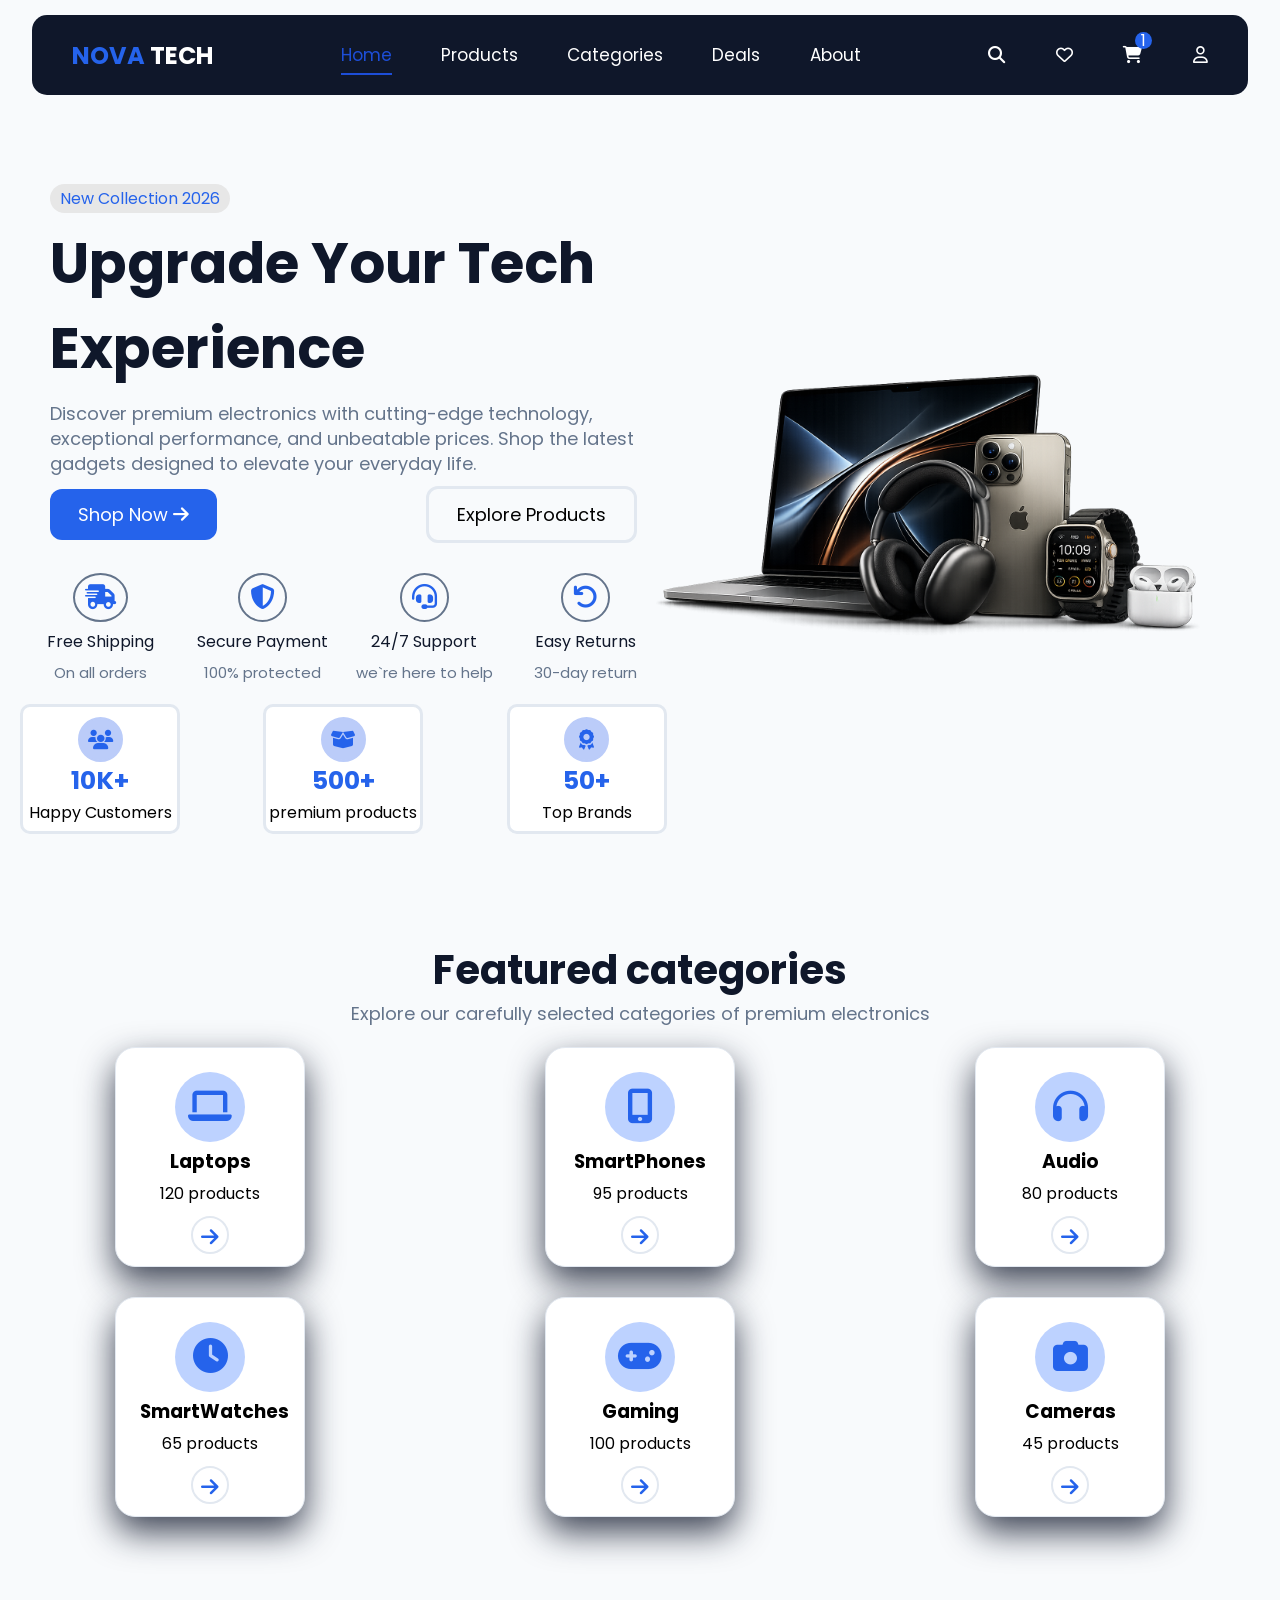
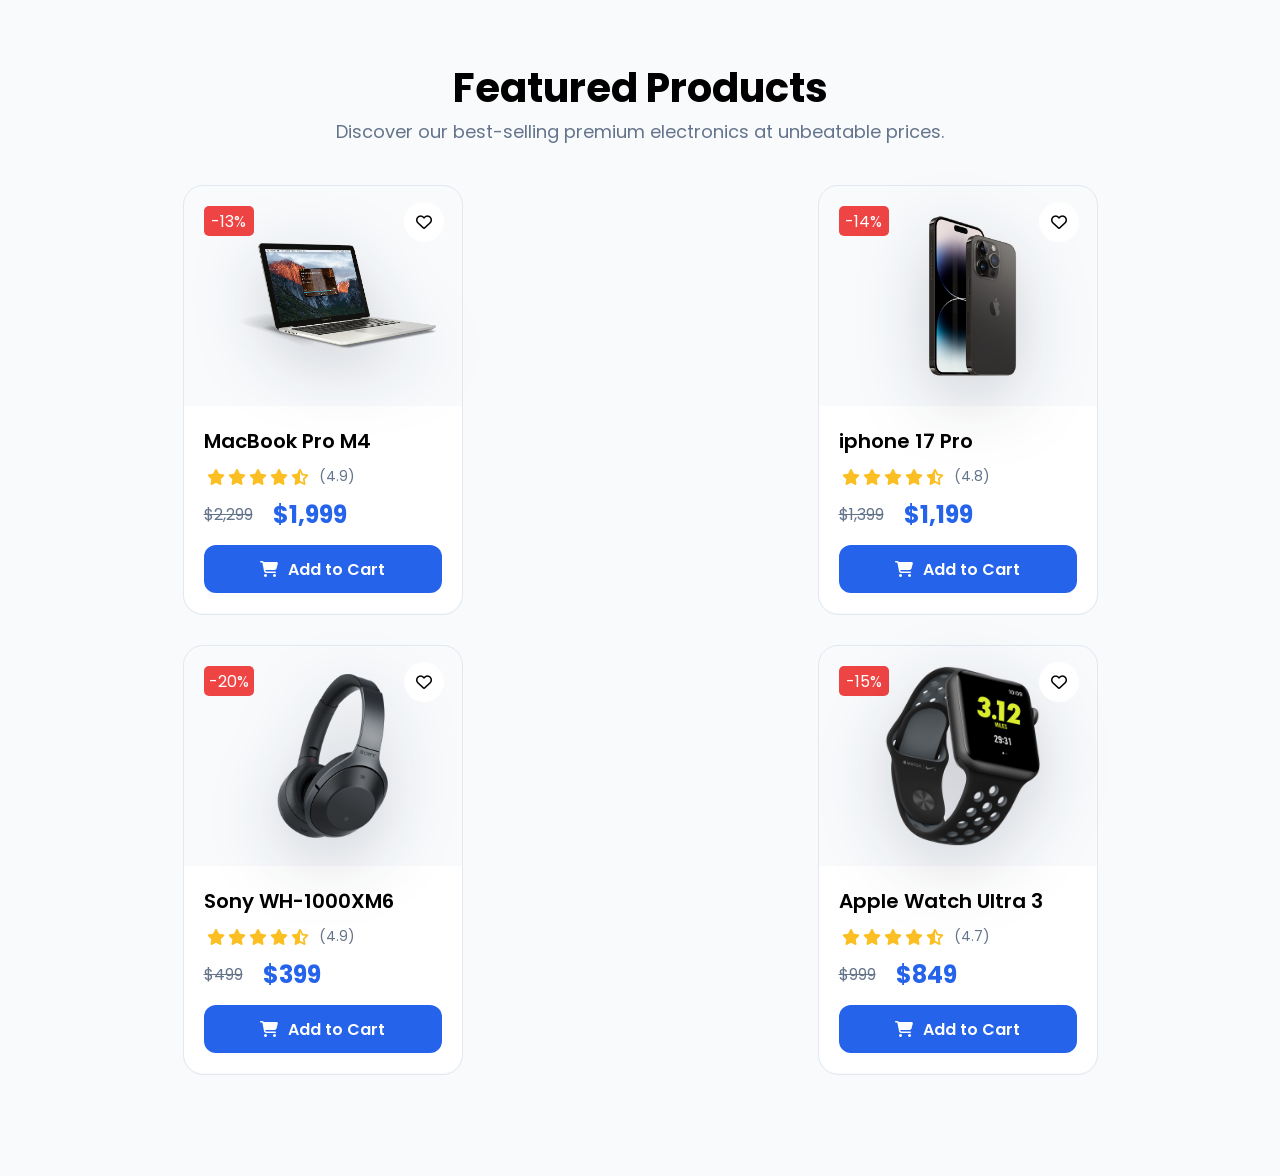
==== index.html @ 34e9a5ef "featured products" ====
<!DOCTYPE html>
<html lang="en">
<head>
    <meta charset="UTF-8">
    <meta name="viewport" content="width=device-width, initial-scale=1.0">
    <title>NovaTech | Modern Electronics Store</title>
    <link rel="icon" href="images/P_1uYZJ7zdgTPaVR0ntNDZbaE9nfxgjyI07jGDcHHc4-c8wqNso5BlNPP5_FJ_y2yoswpdtVYBaFaRomsyTzg_QGjFvSv2DVtooa_ytCZiCOx9iPoRBGynaF3fNKnoyoT5BbPda1KwEdyrRdTtLSZBboc31A1Kn3ULOdHiLTKRRIwH3rlAoKCUT3V6Cp5szw.jpg">
    <link rel="stylesheet" href="style/all.css">
    <link rel="stylesheet" href="style/css.css">
    <link rel="preconnect" href="https://fonts.googleapis.com">
    <link href="https://fonts.googleapis.com/css2?family=Poppins:wght@300;400;500;600;700;800&display=swap" rel="stylesheet">
    <link rel="preconnect" href="https://fonts.gstatic.com" crossorigin>
</head>
<body>
    <header>
        <h2><span>NOVA </span>TECH</h2>
        <nav>
            <ul>
                <li><a class="linkHeader" href="#">Home</a></li>
                <li><a class="linkHeader" href="#">Products</a></li>
                <li><a class="linkHeader" href="#">Categories</a></li>
                <li><a class="linkHeader" href="#">Deals</a></li>
                <li><a class="linkHeader" href="#">About</a></li>
            </ul>
        </nav>
        <div>
            <ul>
                <li><a href="#"><i class="fa-solid fa-magnifying-glass"></i></a></li>
                <li><a href="#"><i class="fa-regular fa-heart"></i></a></li>
                <li class="cart">
                    <span>1</span>
                    <a href="#"><i class="fa-solid fa-cart-shopping"></i></a>
                </li>
                <li><a href="#"><i class="fa-regular fa-user"></i></a></li>
            </ul>
        </div>
    </header>




    <section class="hero-img">
        <div class="hero-content">
        <div class="sc">
                <span class="hero-p">New Collection 2026</span>
                <h1>Upgrade Your Tech Experience</h1>
                <p>Discover premium electronics with cutting-edge technology, exceptional performance, and unbeatable prices. Shop the latest gadgets designed to elevate your everyday life.</p>
                <div class="buttons">

                    <button class="hero-button1">Shop Now <i class="fa-solid fa-arrow-right"></i></button>
                    <button class="hero-button2">Explore Products</button>
                </div>
        </div>
            <div class="hero-service">
                <ul>
                    <li>
                        <i class="fa-solid fa-truck-fast"></i>
                    <p class="firstP">Free Shipping</p>
                    <p class="secondP">On all orders</p>
                    </li>
                    <li>
                        <i class="fa-solid fa-shield-halved"></i>
                        <p class="firstP">Secure Payment</p>
                        <p class="secondP">100% protected</p>
                    </li>
                    <li>
                        <i class="fa-solid fa-headset"></i>
                        <p class="firstP">24/7 Support</p>
                        <p class="secondP">we`re here to help</p>
                    </li>
                    <li>
                        <i class="fa-solid fa-arrow-rotate-left"></i>
                        <p class="firstP">Easy Returns</p>
                        <p class="secondP">30-day return</p>
                    </li>
                </ul>
            </div>
            <div class="heroPrec">
                <div>
                    <i class="fa-solid fa-users"></i>
                    <h3>10K+</h3>
                    <p>Happy Customers</p>
                </div>
                <div>
                    <i class="fa-solid fa-box-open"></i>
                    <h3>500+</h3>
                    <p>premium products</p>
                </div>
                <div>
                    <i class="fa-solid fa-award"></i>
                    <h3>50+</h3>
                    <p>Top Brands</p>
                </div>
            </div>
        </div>
        <div class="hero-image">

            
                <img class="lab" src="images/21e353dc-22a0-498b-9e7b-105e8a148c67.png" alt="Laptop">
        </div>
    </section>



    <section>
        <div class="feat">
            <h2>Featured categories</h2>
            <p class="feat-p">Explore our carefully selected categories of premium electronics</p>
            <div class="feat-carts">
                <div>
                    <i class="fa-solid fa-laptop feat-icon1"></i>
                    <h3>Laptops</h3>
                    <p>120 products</p>
                    <i class="fa-solid fa-arrow-right feat-icon2"></i>
                </div>
                <div>
                    <i class="fa-solid fa-mobile-screen-button feat-icon1"></i>
                    <h3>SmartPhones</h3>
                    <p>95 products</p>
                    <i class="fa-solid fa-arrow-right feat-icon2"></i>
                </div>
                <div>
                    <i class="fa-solid fa-headphones feat-icon1"></i>
                    <h3>Audio</h3>
                    <p>80 products</p>
                    <i class="fa-solid fa-arrow-right feat-icon2"></i>
                </div>
                <div>
                    <i class="fa-solid fa-clock feat-icon1"></i>
                    <h3>SmartWatches</h3>
                    <p>65 products</p>
                    <i class="fa-solid fa-arrow-right feat-icon2"></i>
                </div>
                <div>
                    <i class="fa-solid fa-gamepad feat-icon1"></i>
                    <h3>Gaming</h3>
                    <p>100 products</p>
                    <i class="fa-solid fa-arrow-right feat-icon2"></i>
                </div>
                <div>
                    <i class="fa-solid fa-camera feat-icon1"></i>
                    <h3>Cameras</h3>
                    <p>45 products</p>
                    <i class="fa-solid fa-arrow-right feat-icon2"></i>
                </div>
            </div>
        </div>
    </section>



    <section>
        <div class="Featured">
            <h2>Featured Products</h2>
            <p class="Featured-p">Discover our best-selling premium electronics at unbeatable prices.</p>
            <div class="Featured-cart">
                <div class="Featured-cart1">
                    <div class="Featured-cart-top">
                        <p>-13%</p>
                        <img src="images/pngwing.com.png" alt="Laptop">
                        <i class="fa-regular fa-heart"></i>
                    </div>
                    <div class="Featured-cart-bottom">
                        <h3>MacBook Pro M4</h3>
                        <div>
                            <i class="fa-solid fa-star"></i>
                            <i class="fa-solid fa-star"></i>
                            <i class="fa-solid fa-star"></i>
                            <i class="fa-solid fa-star"></i>
                            <i class="fa-solid fa-star-half-stroke"></i>
                            <span>(4.9)</span>
                        </div>
                        <div>
                            <p class="old-price">$2,299</p>
                            <p class="new-price">$1,999</p>
                        </div>
                        <button>
                            <i class="fa-solid fa-cart-shopping"></i>
                            <p>Add to Cart</p>
                        </button>
                    </div>
                </div>
                <div class="Featured-cart1">
                    <div class="Featured-cart-top">
                        <p>-14%</p>
                        <img src="images/pngwing1.com.png" alt="iphone">
                        <i class="fa-regular fa-heart"></i>
                    </div>
                    <div class="Featured-cart-bottom">
                        <h3>iphone 17 Pro</h3>
                        <div>
                            <i class="fa-solid fa-star"></i>
                            <i class="fa-solid fa-star"></i>
                            <i class="fa-solid fa-star"></i>
                            <i class="fa-solid fa-star"></i>
                            <i class="fa-solid fa-star-half-stroke"></i>
                            <span>(4.8)</span>
                        </div>
                        <div>
                            <p class="old-price">$1,399</p>
                            <p class="new-price">$1,199</p>
                        </div>
                        <button>
                            <i class="fa-solid fa-cart-shopping"></i>
                            <p>Add to Cart</p>
                        </button>
                    </div>
                </div>
                <div class="Featured-cart1">
                    <div class="Featured-cart-top">
                        <p>-20%</p>
                        <img src="images/pngwing2.com.png" alt="headphone">
                        <i class="fa-regular fa-heart"></i>
                    </div>
                    <div class="Featured-cart-bottom">
                        <h3>Sony WH-1000XM6</h3>
                        <div>
                            <i class="fa-solid fa-star"></i>
                            <i class="fa-solid fa-star"></i>
                            <i class="fa-solid fa-star"></i>
                            <i class="fa-solid fa-star"></i>
                            <i class="fa-solid fa-star-half-stroke"></i>
                            <span>(4.9)</span>
                        </div>
                        <div>
                            <p class="old-price">$499</p>
                            <p class="new-price">$399</p>
                        </div>
                        <button>
                            <i class="fa-solid fa-cart-shopping"></i>
                            <p>Add to Cart</p>
                        </button>
                    </div>
                </div>
                <div class="Featured-cart1">
                    <div class="Featured-cart-top">
                        <p>-15%</p>
                        <img class="img-watch" src="images/pngwing3.com.png" alt="SmartWatches">
                        <i class="fa-regular fa-heart"></i>
                    </div>
                    <div class="Featured-cart-bottom">
                        <h3>Apple Watch Ultra 3</h3>
                        <div>
                            <i class="fa-solid fa-star"></i>
                            <i class="fa-solid fa-star"></i>
                            <i class="fa-solid fa-star"></i>
                            <i class="fa-solid fa-star"></i>
                            <i class="fa-solid fa-star-half-stroke"></i>
                            <span>(4.7)</span>
                        </div>
                        <div>
                            <p class="old-price">$999</p>
                            <p class="new-price">$849</p>
                        </div>
                        <button>
                            <i class="fa-solid fa-cart-shopping"></i>
                            <p>Add to Cart</p>
                        </button>
                    </div>
                </div>
                
            </div>
        </div>
    </section>
    <script src="JS/script.js"></script>
    <script src="JS/team.js"></script>
</body>
</html>
---- style/css.css ----
*{
    margin: 0;
    padding: 0;
    box-sizing: border-box;
    font-family: "Poppins", sans-serif;
}
/*       /////////////////////////////////////header//////////////////////////////////      */
header{
    width: 95%;
    height: 80px;
    background-color: #0f172a;
    display: flex;
    justify-content: space-between;
    align-items: center;
    color:#fff;
    padding: 0 40px;
    position: fixed;
    z-index: 100000000;
    top:15px;
    left:2.5%;

    border-radius:15px;
}
header h2 span{
    color: #2563eb;
}
header nav ul , header div ul{
    display: flex;
    justify-content: space-between;
    width: 520px;
}
header div ul{
    width: 220px;
}
header nav ul li, header div ul li{
    list-style: none;
}
header nav ul li a , header div ul li a{
    text-decoration: none;
    color: #fff;
    transition:.3s;
    font-size: 17px;
}
header div ul li a{
    width: 24px;
}
.cart{
    position: relative;
}
.cart span{
    display: block;
    min-width: 17px;
    height:17px;
    position: absolute;
    top:-10px;
    left: 12px;
    background-color: #2563eb;
    display: flex;
    justify-content: center;
    align-items: center;
    border-radius: 50%;
}
@media(max-width:1100px){
    header nav ul{
        width: 400px;
    }
    header div ul{
    width: 150px;
    }
}
@media(max-width:855px){
    header h2{
        display: none;
    }
}
@media(max-width:674px){
    header div{
        display: none;
    }
    header nav{
        width: 100%;
    }
    header nav ul{
        width: 100%;
    }
}
@media(max-width:560px){
    header{
        justify-content: center;
    }
    header h2{
        display: block;
    }
    header nav{
        display: none;
    }
}
/* //////////////////////////////////////////////////////js/////////////////////////////////////////////////// */
.active{
    border-bottom : 2px solid #1d4ed8;
    padding-bottom : 6px;
    color : #1d4ed8
}

/* /////////////////////////////////////////////hero image///////////////////////////////////////////////////// */
.hero-img{
    width: 100%;
    min-height:100vh ;
    padding-top: 120px;
    background-color: #f8fafc;
    display: flex;
    justify-content: center;
    align-items: center;
}
.hero-image{
    display: flex;
    align-items: center;
    justify-content: center;
}
.lab{
    max-width: 100%;
    margin-left: -99px;
}
.sc{
    margin: 0 50px 20px 50px;
}
.hero-p{
    background-color: #e7e7e7;
    padding: 3px 10px;
    border-radius: 20px;
    color: #2563eb
}
.sc h1{
    font-size: 56px;
    margin: 10px 0;
    font-weight: bold;
    color:#0f172a
}
.sc p{
    font-size: 18px;
    color: #64748B;
    line-height: 25px;
}
.buttons{
    margin: 10px 0;
    display: flex;
    justify-content: space-between;
    align-items: center;
    flex-wrap: wrap;
    gap: 20px;
}
.hero-button1{
    padding:12px 28px;
    background-color: #2563eb;
    border: none;
    color:#fff;
    font-size: 18px;
    border-radius: 12px;
    cursor: pointer;
    transition:.3s;
}
.hero-button2{
    padding:12px 28px;
    background: none;
    border: 3px solid #e2e8f0;
    border-radius: 12px;
    font-size: 18px;
    cursor: pointer;
    transition:.3s;
}
.hero-button1:hover{
    background:#1d4ed8;
    box-shadow:0 20px 30px rgba(37,99,235,.12);
    transform: scale(1.02);
}
.hero-button2:hover{
    border-color:#2563eb;
    color:#2563eb;
    box-shadow:0 20px 30px rgba(37,99,235,.12);
    transform: scale(1.02);
}
.hero-service ul{
    display: grid;
    grid-template-columns: repeat(auto-fit, minmax(150px, 1fr));
    margin: 0 20px ;
}
.hero-service ul li{
    list-style: none;
    display: flex;
    flex-direction: column;
    gap: 7px;
    align-items: center;
    margin: 10px 7.5px;
    /* margin-bottom: 10px; */

}
.hero-service ul li i{
    color:#2563eb;
    font-size: 25px;
    border: 2px solid #64748B;
    padding: 10px;
    border-radius: 50%;
}
.firstP{
    color:#0f172a;
    font-size: 16px;
}
.secondP{
    color: #64748B;
    font-size: 15px;
}
.heroPrec{
    display: flex;
    justify-content: space-between;
    flex-wrap: wrap;
    gap: 20px;
    margin: 0 20px;
}
.heroPrec div{
    display: flex;
    flex-direction: column;
    align-items: center;
    width: 160px;
    height: 130px;
    padding-top: 10px;
    border: 3px solid #e2e8f0;
    background-color: #fff;
    border-radius: 10px;
    transition: 0.5s;
    margin-top: 10px;
}
.heroPrec div:hover{
    transform:  scale(1.07);
    box-shadow:0 15px 35px rgba(37,99,235,.15);
}
.heroPrec div i{
    font-size: 20px;
    display: flex;
    justify-content: center;
    align-items: center;
    color: #2563eb;
    width: 45px;
    height:45px;
    border: 2px solid #bbccf9;
    background-color: #bbccf9;
    border-radius: 50%;
}
.heroPrec div h3{
    font-size: 25px;
    color: #2563eb;
}
@media(max-width:1100px){
    .hero-img{
        flex-direction: column;
        
    }
    .lab{
        margin-left: 0;
    }
}
@media(max-width:500px){
    .sc{
        margin: 20px 20px 50px 20px;
    }
}
@media(max-width:380px){
    .heroPrec{
        justify-content: center;
    }
}


/* /////////////////////////////////////////////////////feat/////////////////////////////////////////////////// */
.feat{
    text-align: center;
    padding: 40px 10px;
    background-color: #f8fafc;
}
.feat h2{
    font-size: 40px;
    color:#0f172a
}
.feat-p{
    font-size: 18px;
    color: #64748B;
    margin-bottom: 20px;
}
.feat-carts{
    display: grid;
    grid-template-columns: repeat(6 , 1fr);
    gap: 30px;
}
.feat-carts div{
    width: 190px;
    height: 220px;
    border: 1px solid #e2e8f0;
    border-radius: 20px;
    padding: 24px;
    background-color: #fff;
    box-shadow: 0 15px 35px rgba(15, 23, 42,0.8);
    transition: all 0.3s;
    margin: auto;
}
.feat-carts div:hover{
    transform: translateY(-8px);
    background-color: #1d4ed8;
    color:#fff;
    box-shadow: 0 20px 40px rgba(37, 99, 235, 1.5);
}
.feat-icon1{
    font-size: 35px;
    border-radius: 50%;
    width: 70px;
    height:70px;
    padding-top: 17px;
    border-radius: 50%;
    background-color: #bdd2ff;
    color:#2563eb;
}
.feat-carts div:hover .feat-icon1{
    background-color: #1d4ed8;
    color:#fff
}
.feat-carts div h3{
    margin:5px 0;
}
.feat-icon2{
    width: 38px;
    height: 38px;
    border: 2px solid #e2e8f0;
    border-radius: 50%;
    font-size: 20px;
    color: #2563eb;
    padding-top: 9px;
    margin-top: 10px;
}
.feat-carts div:hover .feat-icon2{
    border: 2px solid #fff;
    color:#fff;
    transform: translateX(5px);
}
@media(max-width:1380px){
    .feat-carts{
        grid-template-columns: repeat(3 , 1fr);
    }
}
@media(max-width:650px){
    .feat-carts{
        grid-template-columns: repeat(2 , 1fr);
    }
}
@media(max-width:450px){
    .feat-carts{
        grid-template-columns: repeat(1 , 1fr);
    }
}



/* ////////////////////////////////////////////////////////////////Featured///////////////////////////////////////////////////// */
.Featured{
    text-align: center;
    padding: 101px 20px;
    background-color: #f8fafc;
}
.Featured h2{
    font-size: 40px;
    font-weight: 700;
    
}
.Featured-p{
    color:#64748B;
    font-size: 18px;
    font-weight: 400;
    margin-bottom: 40px;
}
.Featured-cart{
    display: grid;
    grid-template-columns: repeat(4 , 1fr);
    gap : 30px
}
.Featured-cart1{
    width: 280px;
    height:430px;
    border: 1px solid #e2e8f0;
    border-radius: 20px;
    margin: auto;
    transition: all 0.3s;
}
.Featured-cart1:hover{
    transform: translateY(-10px);
    box-shadow: 0 20px 40px rgba(15, 23, 42, 0.08);
}
.Featured-cart-top{
    height: 220px;
    display: flex;
    justify-content: space-between;
    position: relative;
    padding: 20px;
}
.Featured-cart-top p{
    background-color: #ef4444;
    color:#fff;
    width: 50px;
    height:30px;
    padding: 3px;
    border-radius: 5px;
}
.Featured-cart-top img{
    width: 198px;
    height: 180px;
    object-fit: contain;
    display: block;
    position: absolute;
    left: 55px;
    transition: .3s;
    filter: drop-shadow(0 20px 35px rgba(15,23,42,.18));
}
.Featured-cart-top .img-watch{
    left: 45px;
}
.Featured-cart1:hover .Featured-cart-top img{
    transform: scale(1.05);
    filter: drop-shadow(0 35px 60px rgba(37,99,235,.25));

}
.Featured-cart-top i{
    width: 40px;
    height: 40px;
    background-color: #fff;
    border-radius: 50%;
    display: flex;
    justify-content: center;
    align-items: center;
    margin-top: -4px;
    cursor: pointer;
    transition: 0.3s;
    position: absolute;
    left:220px;
}
.Featured-cart-top i:hover{
    color:#ef4444;
    transform: scale(1.1);
}
.Featured-cart-bottom{
    padding: 20px;
    background-color: #fff;
    text-align: left;
    border-radius: 0 0 20px 20px;
}
.Featured-cart-bottom h3{
    font-size: 20px;
    font-weight: 600;
}
.Featured-cart-bottom div i{
    color: #fbbf24;
    margin-left: 3px;
}
.Featured-cart-bottom div span{
    font-size: 14px;
    font-weight: 400;
    margin-left: 10px;
    color:#64748B
}
.Featured-cart-bottom div{
    display: flex;
    margin-top: 10px;
    align-items: center;
}
.Featured-cart-bottom div p{
    margin-right: 20px;
}
.old-price{
    font-size: 16px;
    font-weight: 400;
    color: #64748B;
    text-decoration: line-through;
}
.new-price{
    font-size: 24px;
    font-weight: 700;
    color: #2563eb;
}
.Featured-cart-bottom button{
    display: flex;
    align-items: center;
    justify-content: center;
    height: 48px;
    width: 100%;
    border-radius: 12px;
    border: none;
    background-color: #2563eb;
    color:#fff;
    font-size: 16px;
    font-weight: 600;
    margin-top: 13px;
    transition: 0.3s;
    cursor: pointer;
}
.Featured-cart1:hover .Featured-cart-bottom button{
    background-color: #1d4ed8;
}
.Featured-cart-bottom button p{
    margin-left: 10px;
}
@media(max-width:1350px){
    .Featured-cart{
        grid-template-columns: repeat(2 ,1fr);
    }
}
@media(max-width:630px){
    .Featured-cart{
        grid-template-columns: repeat(1 ,1fr);
    }
}
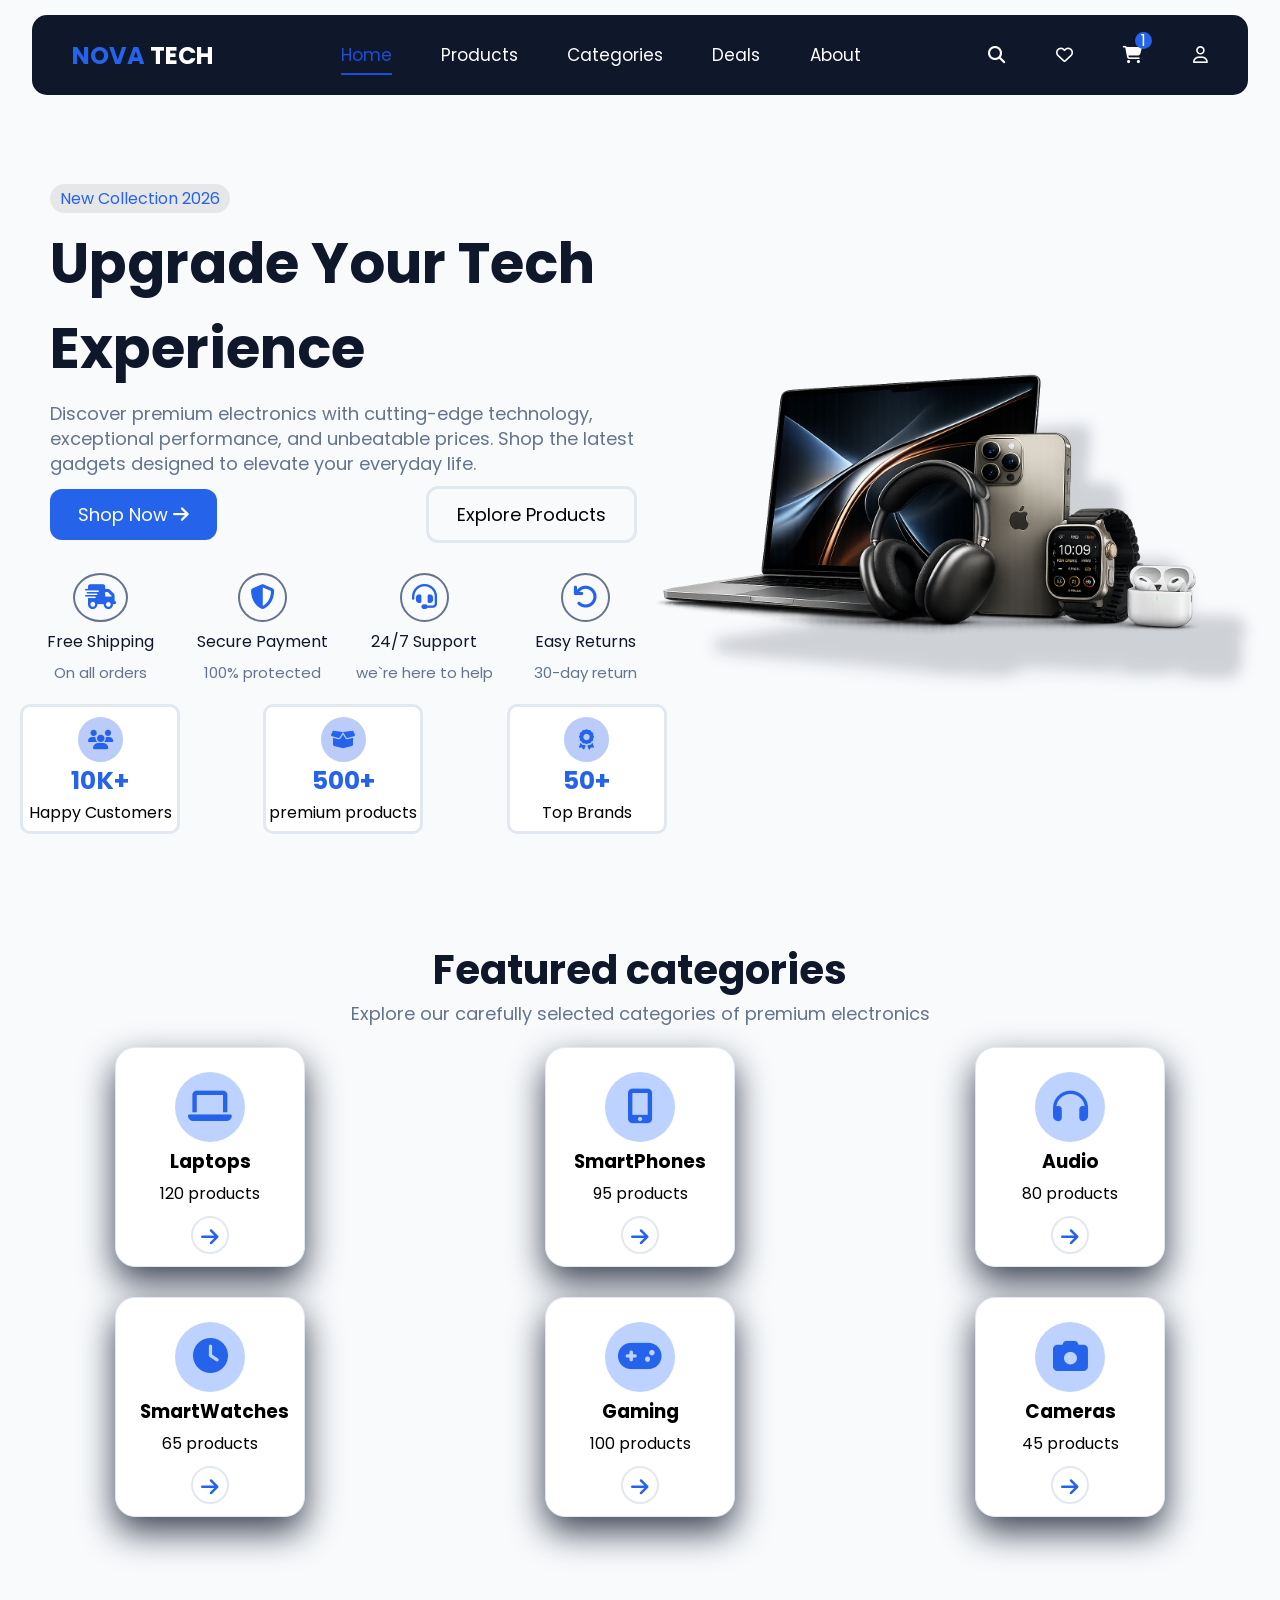
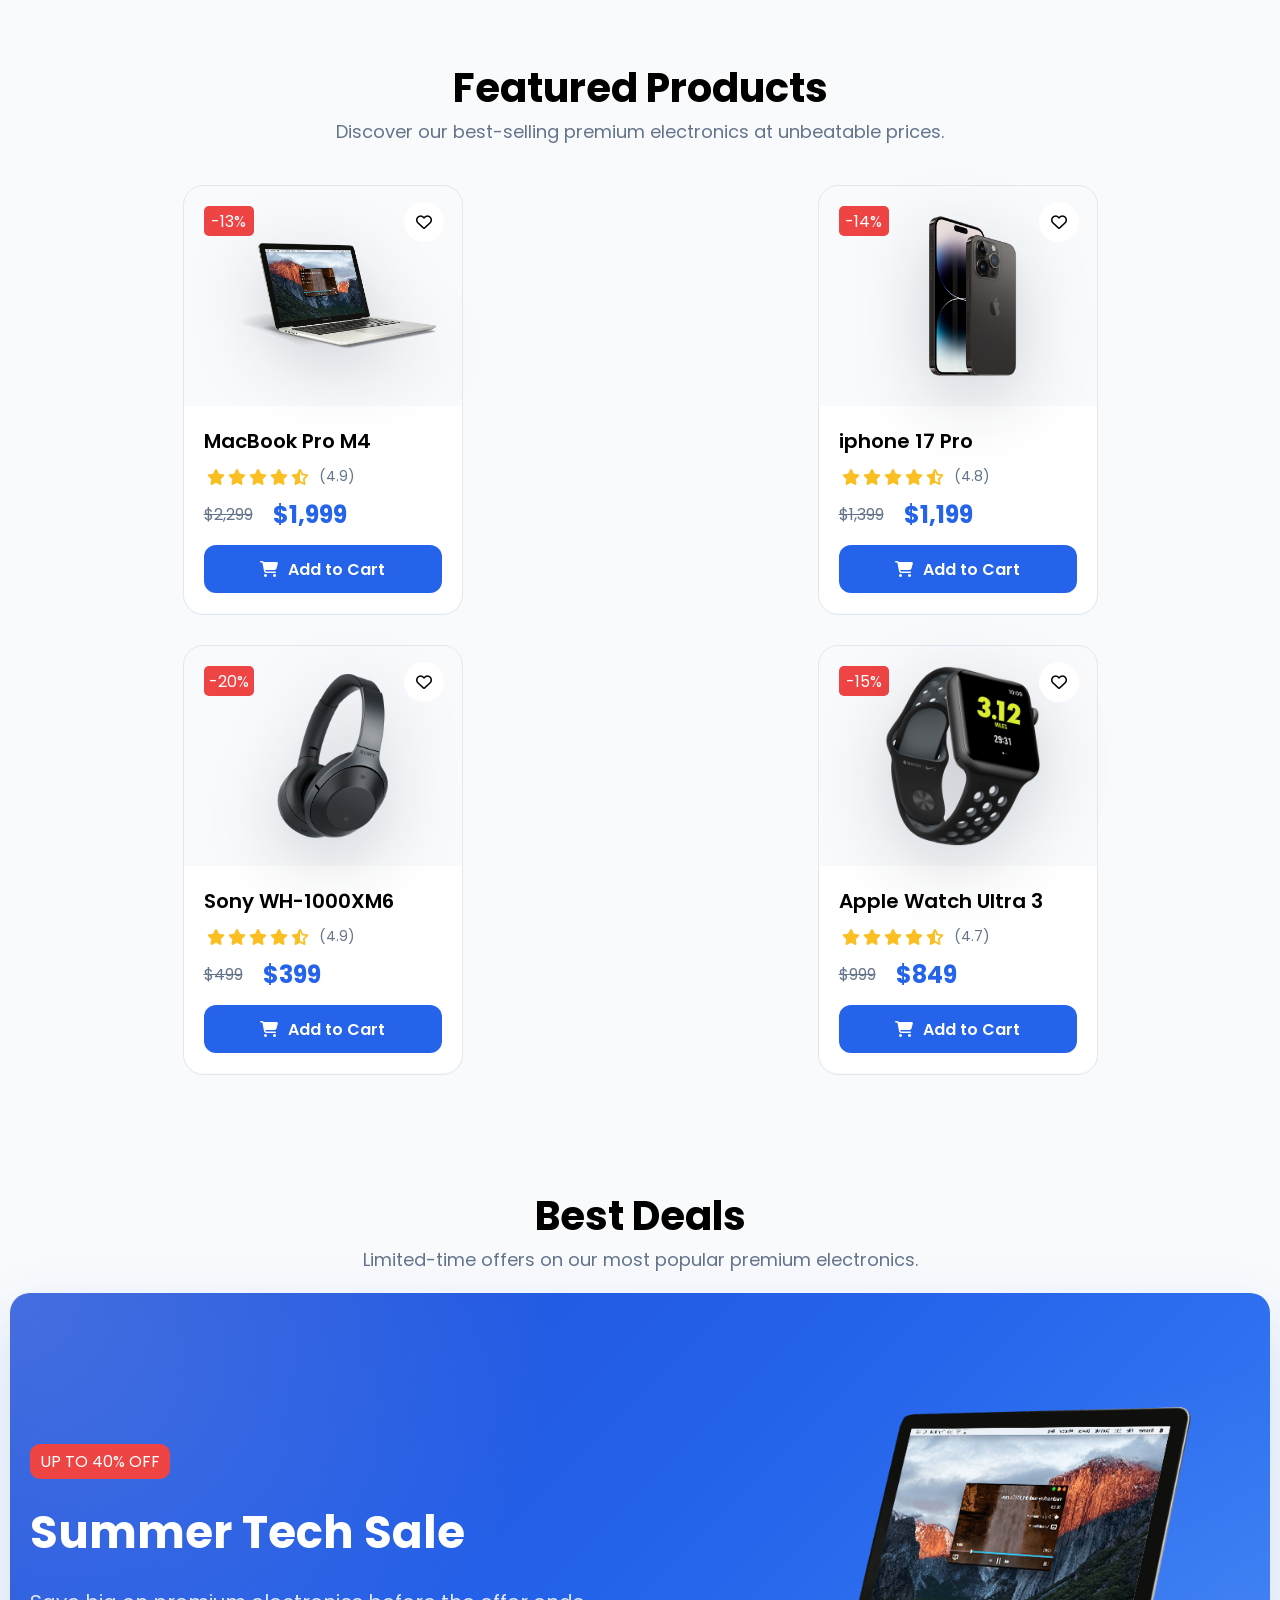
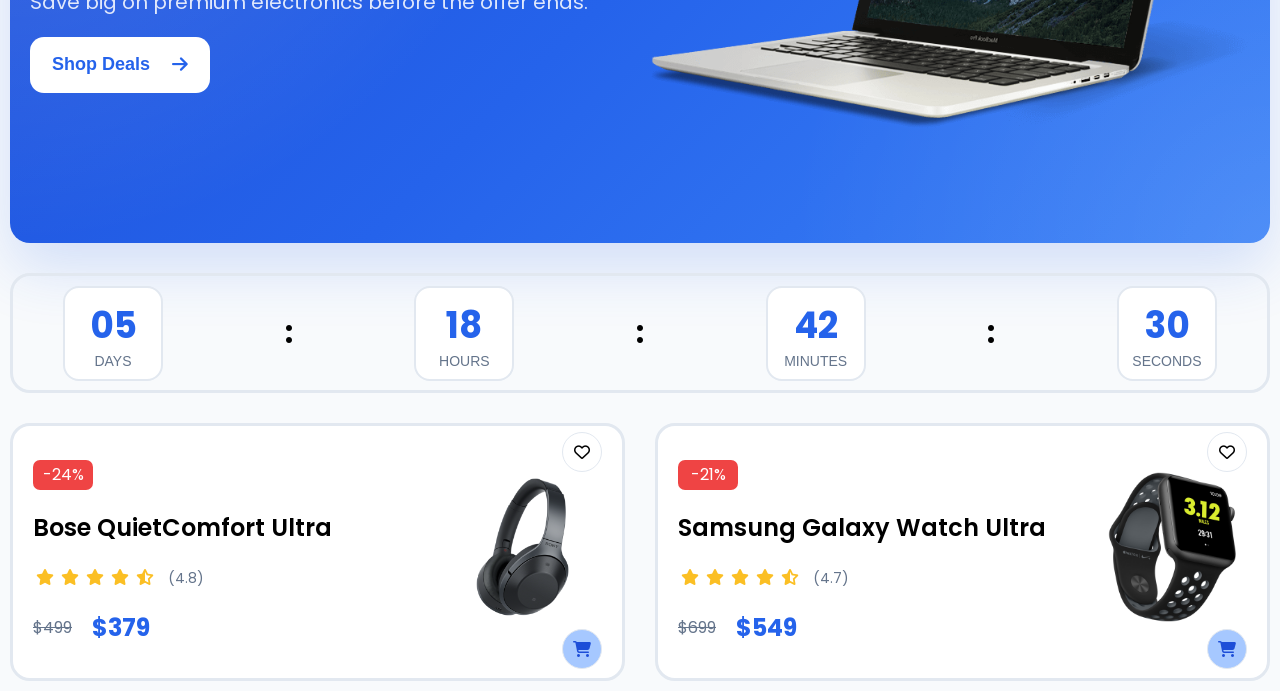
==== commit 3371a8ca: "beast deals" ====
--- a/index.html
+++ b/index.html
@@ -262,6 +262,102 @@
             </div>
         </div>
     </section>
+
+
+
+    <section>
+        <div class="best-deals">
+            <h2>Best Deals</h2>
+            <p class="best-deals-p">Limited-time offers on our most popular premium electronics.</p>
+            <div class="beast-carts">
+                <aside class="best-deals-left">
+                <div class="best-deals-left-top">
+                    <div>
+                        <p class="best-deals-left-offer">UP TO 40% OFF</p>
+                        <h3>Summer Tech Sale</h3>
+                        <p class="best-deals-left-desc">Save big on premium electronics before the offer ends.</p>
+                        <button>
+                            <p>Shop Deals</p>
+                            <i class="fa-solid fa-arrow-right"></i>
+                        </button>
+                    </div>
+                    <img src="images/pngwing4.com.png" alt="Laptop">
+                </div>
+                <div class="best-deals-left-bottom">
+                    <div>
+                        <h3>05</h3>
+                        <p>DAYS</p>
+                    </div>
+                    <p class="point">:</p>
+                    <div>
+                        <h3>18</h3>
+                        <p>HOURS</p>
+                    </div>
+                    <p class="point">:</p>
+                    <div>
+                        <h3>42</h3>
+                        <p>MINUTES</p>
+                    </div>
+                    <p class="point">:</p>
+                    <div>
+                        <h3>30</h3>
+                        <p>SECONDS</p>
+                    </div>
+                </div>
+            </aside>
+
+            <aside class="best-deals-right">
+                <div class="best-deals-right-top">
+                    <div class="left">
+                        <p class="left-offer">-24%</p>
+                        <h3>Bose QuietComfort Ultra</h3>
+                        <div class="left-star">
+                            <i class="fa-solid fa-star"></i>
+                            <i class="fa-solid fa-star"></i>
+                            <i class="fa-solid fa-star"></i>
+                            <i class="fa-solid fa-star"></i>
+                            <i class="fa-solid fa-star-half-stroke"></i>
+                            <span>(4.8)</span>
+                        </div>
+                        <div class="left-price">
+                            <p class="left-old">$499</p>
+                            <p class="left-new">$379</p>
+                        </div>
+                    </div>
+
+                    <div class="right">
+                        <i class="fa-regular fa-heart heart"></i>
+                        <img src="images/pngwing2.com.png" alt="headphone">
+                        <i class="fa-solid fa-cart-shopping cart"></i>
+                    </div>
+                </div>
+                <div class="best-deals-right-top">
+                    <div class="left">
+                        <p class="left-offer">-21%</p>
+                        <h3>Samsung Galaxy Watch Ultra</h3>
+                        <div class="left-star">
+                            <i class="fa-solid fa-star"></i>
+                            <i class="fa-solid fa-star"></i>
+                            <i class="fa-solid fa-star"></i>
+                            <i class="fa-solid fa-star"></i>
+                            <i class="fa-solid fa-star-half-stroke"></i>
+                            <span>(4.7)</span>
+                        </div>
+                        <div class="left-price">
+                            <p class="left-old">$699</p>
+                            <p class="left-new">$549</p>
+                        </div>
+                    </div>
+                    <div class="right">
+                        <i class="fa-regular fa-heart heart"></i>
+                        <img src="images/pngwing3.com.png" alt="SmartWatches">
+                        <i class="fa-solid fa-cart-shopping cart"></i>
+                    </div>
+                </div>
+            </aside>
+            </div>
+        </div>
+    </section>
     <script src="JS/script.js"></script>
     <script src="JS/team.js"></script>
 </body>
--- a/style/css.css
+++ b/style/css.css
@@ -116,6 +116,9 @@
     display: flex;
     align-items: center;
     justify-content: center;
+}
+.hero-image img{
+    filter: drop-shadow(50px  50px  7px  rgba(15,23,42,.18));
 }
 .lab{
     max-width: 100%;
@@ -512,4 +515,302 @@
     .Featured-cart{
         grid-template-columns: repeat(1 ,1fr);
     }
-}+}
+
+
+
+/* ////////////////////////////////////////////////////best-deals/////////////////////////////////////////// */
+.best-deals{
+    text-align: center;
+    background-color: #f8fafc;
+    padding: 10px 10px;
+}
+.best-deals h2{
+    font-size: 40px;
+    font-weight: 700;
+}
+.best-deals-p{
+    font-size: 18px;
+    color: #64748B;
+}
+.beast-carts{
+    display: flex;
+    justify-content: space-evenly;
+    align-items: center;
+    gap:30px;
+    flex-wrap: wrap;
+    margin-top: 20px;
+}
+.best-deals-left{
+    width: 60%;
+    height: 100%;
+}
+.best-deals-left-top{
+    width: 100%;
+    height:400px;
+    background:
+radial-gradient(circle at top left, rgba(255,255,255,.18), transparent 40%),
+radial-gradient(circle at bottom right, rgba(255,255,255,.10), transparent 35%),
+linear-gradient(135deg, #1D4ED8 0%, #2563EB 50%, #3B82F6 100%);
+    border-radius: 20px;
+    padding: 20px;
+    display: flex;
+    justify-content: space-between;
+    align-items: center;
+    box-shadow: 0 25px 60px rgba(37, 99, 235, 0.18);
+    
+}
+.best-deals-left-offer{
+    width: 140px;
+    height:35px;
+    background-color: #ef4444;
+    color:#fff;
+    border-radius: 10px;
+    display: flex;
+    justify-content: center;
+    align-items: center;
+}
+.best-deals-left-top h3{
+    font-size: 45px;
+    font-weight: 700;
+    margin: 20px 0;
+    color:#fff;
+    text-align: left;
+
+}
+.best-deals-left-desc{
+    font-size: 20px;
+    margin-bottom: 20px;
+    color: rgba(255,255,255,.85);
+    text-align: left;
+}
+.best-deals-left-top button{
+    width: 180px;
+    height: 56px;
+    border-radius: 14px;
+    font-size: 18px;
+    border: none;
+    background-color: #fff;
+    color:#2563EB;
+    display: flex;
+    align-items: center;
+    justify-content: space-evenly;
+    font-size: 18px;
+    font-weight: 800;
+    cursor: pointer;
+    transition: 0.3s;
+}
+.best-deals-left-top button:hover{
+    transform:translateY(-2px);
+    background:#F8FAFC;
+}
+.best-deals-left-top img{
+    width: 500px;
+    height: 500px;
+    object-fit: contain;
+}
+.best-deals-left-bottom{
+    width: 100%;
+    height: 120px;
+    border: 3px solid #e2e8f0;
+    display: flex;
+    align-items: center;
+    justify-content: space-between;
+    border-radius: 20px;
+    margin-top: 30px;
+    padding: 0 50px;
+}
+.best-deals-left-bottom div{
+    width: 100px;
+    background-color: #fff;
+    border-radius: 16px;
+    display: flex;
+    align-items: center;
+    justify-content: center;
+    flex-direction: column;
+    border: 2px solid #e2e8f0;
+    padding: 10px;
+}
+.best-deals-left-bottom div h3{
+    font-size: 36px;
+    font-weight: 700;
+    color: #2563EB;
+}
+.best-deals-left-bottom div p{
+    font-size: 14px;
+    font-weight: 500;
+    color: #64748B;
+}
+.point{
+    font-size: 30px;
+    font-weight: bold;
+}
+.best-deals-right{
+    width: 30%;
+    display: grid;
+    grid-template-columns: repeat(1 , 1fr);
+    gap: 30px;
+}
+.best-deals-right-top{
+    height: 258px;
+    border-radius: 20px;
+    border: 3px solid #e2e8f0;
+    background-color: #fff;
+    display: flex;
+    justify-content: space-between;
+    align-items: center;
+    padding: 20px;
+}
+.left-offer{
+    width: 60px;
+    height: 30px;
+    background-color: #ef4444;
+    color: #fff;
+    border-radius: 7px;
+    display: flex;
+    justify-content: center;
+    align-items: center;
+
+}
+.left h3{
+    font-size: 24px;
+    font-weight: 600;
+    margin: 20px 0;
+    text-align: left;
+}
+.left-star{
+    text-align: left;
+}
+.left-star i{
+    color: #fbbf24;
+    margin-left: 3px;
+    
+}
+.left-star span{
+font-size: 14px;
+    font-weight: 400;
+    margin-left: 10px;
+    color:#64748B;
+    
+}
+.left-price{
+    display: flex;
+    margin-top: 20px;
+    align-items: center;
+    
+}
+.left-old{
+font-size: 16px;
+    font-weight: 400;
+    color: #64748B;
+    text-decoration: line-through;
+    margin-right: 20px;
+    
+}
+.left-new{
+    font-size: 24px;
+    font-weight: 700;
+    color: #2563eb;
+}
+.right img{
+    width: 150px;
+    height: 150px;
+    object-fit: contain;
+}
+.right .heart{
+    width: 40px;
+    height: 40px;
+    border: 1px solid #e2e8f0;
+    border-radius: 50%;
+    display: flex;
+    justify-content: center;
+    align-items: center;
+    margin-top: -4px;
+    cursor: pointer;
+    transition: 0.3s;
+    margin-left: auto;
+}
+.right .heart:hover{
+    color:#EF4444;
+    border-color:#EF4444;
+}
+.right .cart{
+    width: 40px;
+    height: 40px;
+    border: 1px solid #e2e8f0;
+    border-radius: 50%;
+    display: flex;
+    justify-content: center;
+    align-items: center;
+    background-color: #a6c8ff;
+    color: #1d4ed8;
+    cursor: pointer;
+    transition: 0.3s;
+    margin-left: auto;
+}
+.right .cart:hover{
+    background:#2563EB;
+    color:white;
+}
+@media(max-width:1470px){
+    .beast-carts{
+        flex-direction: column;
+    }
+    .best-deals-left{
+        width: 100%;
+    }
+    .best-deals-left-top{
+        height:550px
+    }
+    .best-deals-left-top img{
+        width: 600px;
+        
+    }
+    .best-deals-right{
+        grid-template-columns: repeat(2 , 1fr);
+        width: 100%;
+    }
+}
+@media(max-width:910px){
+    .best-deals-right{
+        grid-template-columns: repeat(1 , 1fr);
+        width: 100%;
+    }
+    
+}
+@media(max-width:890px){
+    .best-deals-left-top{
+        flex-direction: column;
+        height: 600px;
+        align-items: center;
+    }
+}
+@media(max-width:570px){
+    .best-deals-left-bottom{
+        padding: 0 10px;
+    }
+    .best-deals-left-top img{
+        margin-top: 10px;
+        width: 350px;
+        margin-left: 20px;
+    }
+}
+@media(max-width:460px){
+    .best-deals-right-top{
+        height: 320px;
+    }
+    .best-deals-left-bottom div{
+        width: 80px;
+    }
+    .best-deals-left-bottom div h3{
+        font-size: 30px;
+    }
+}
+@media(max-width:400px){
+    .best-deals-left-bottom div{
+        width: 60px;
+    }
+    .best-deals-left-bottom div p{
+        font-size: 11px;
+    }
+}
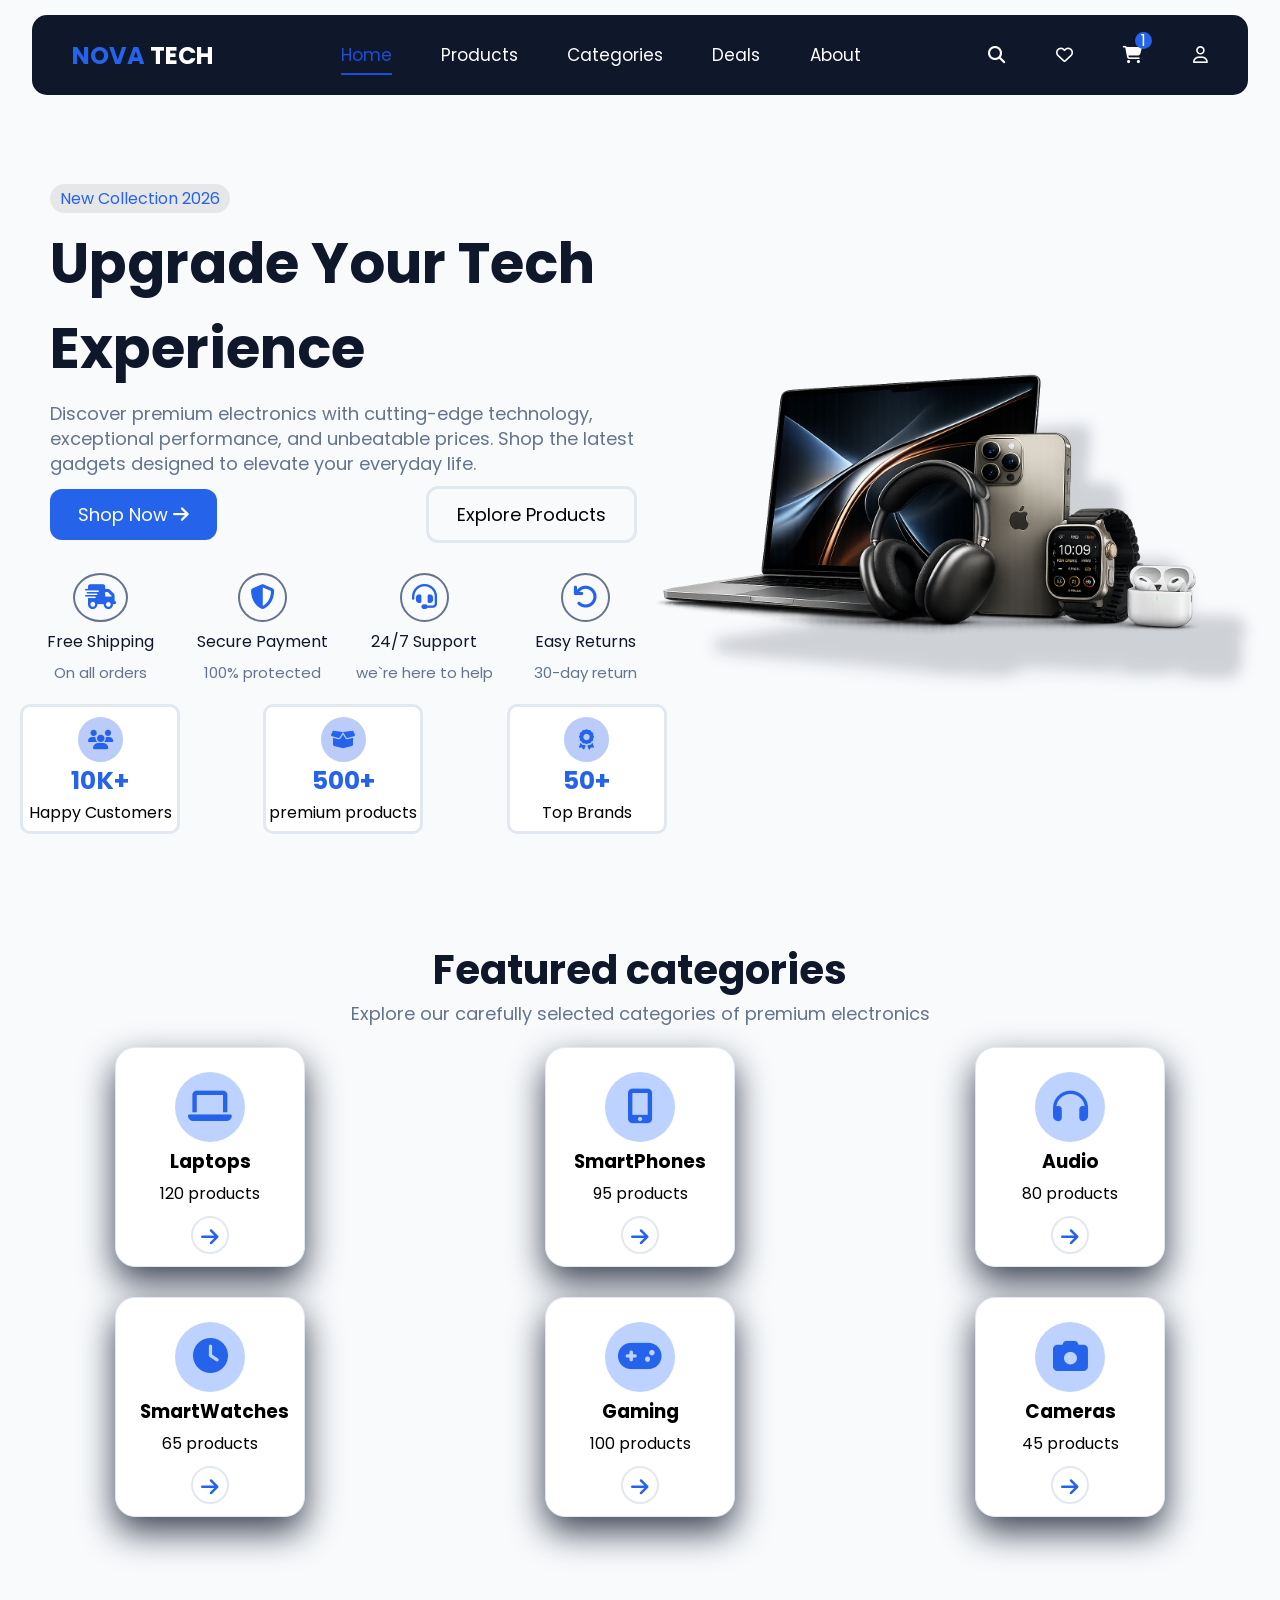
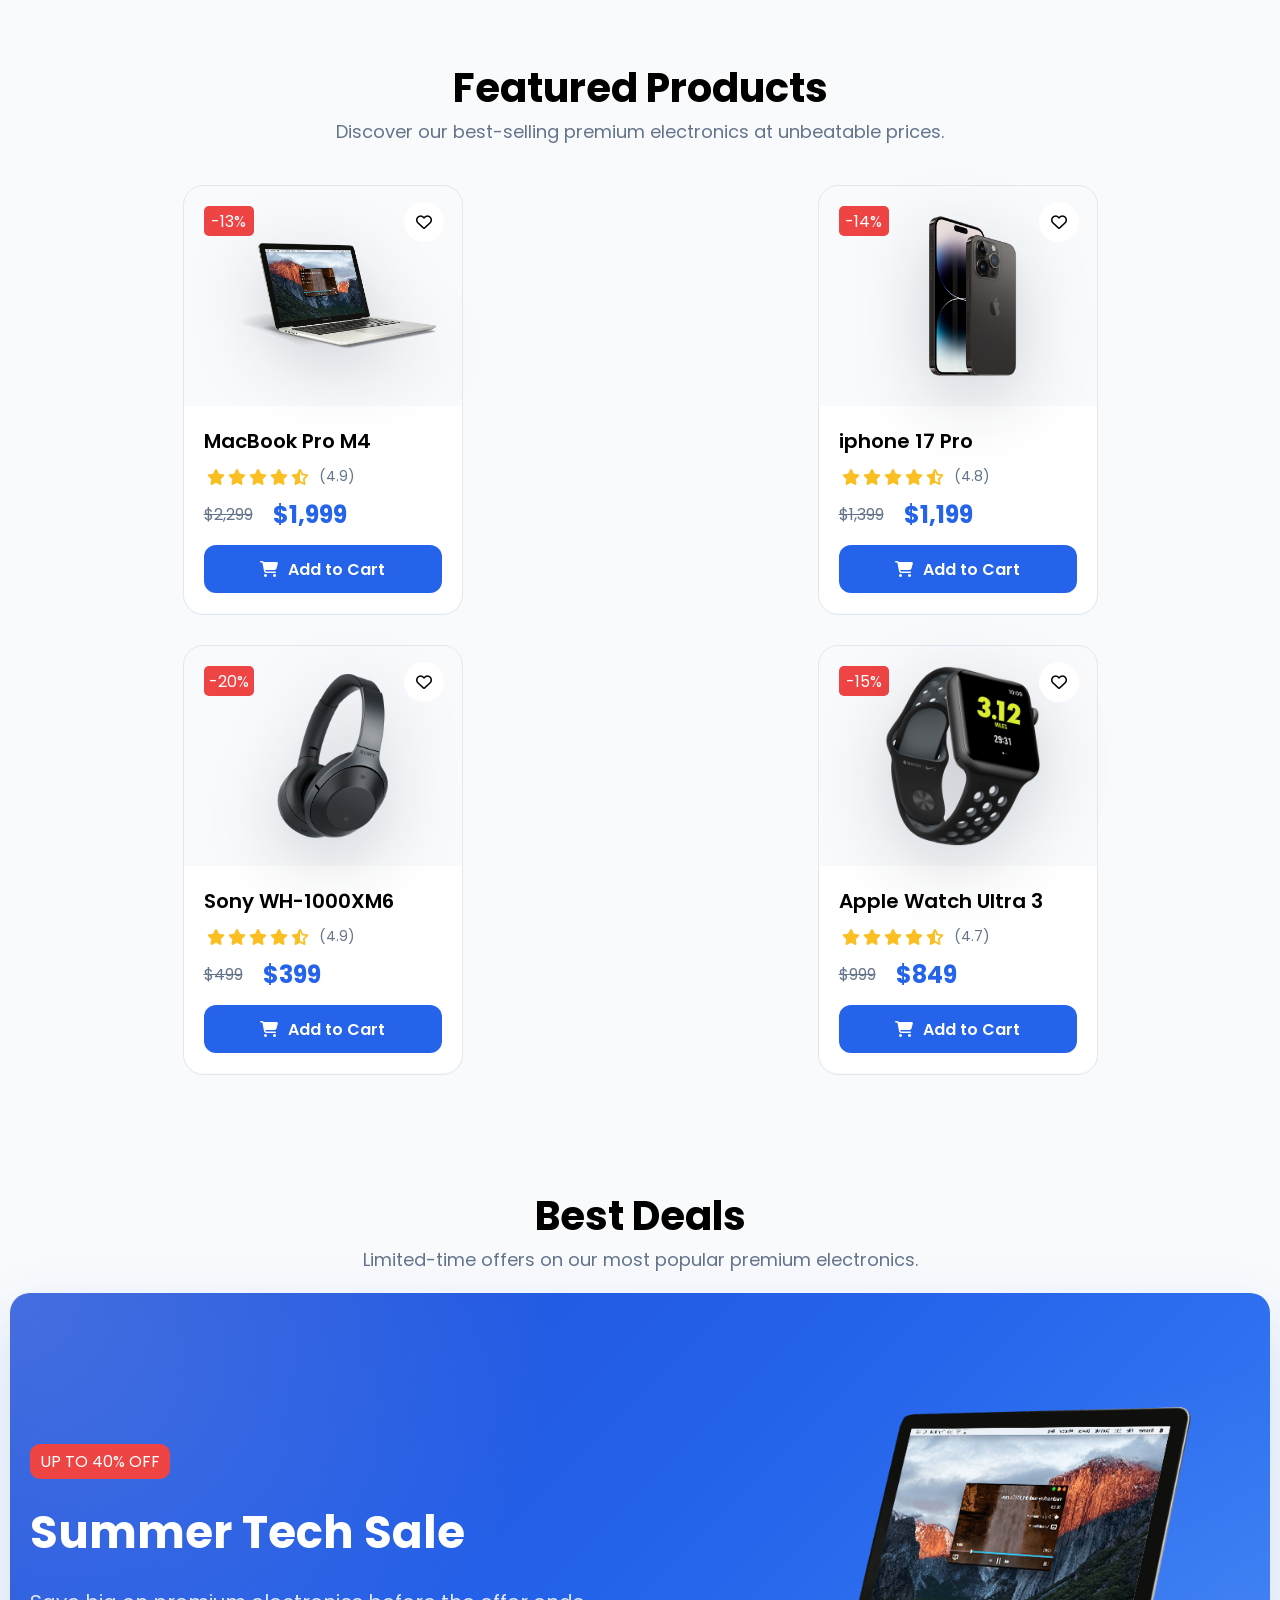
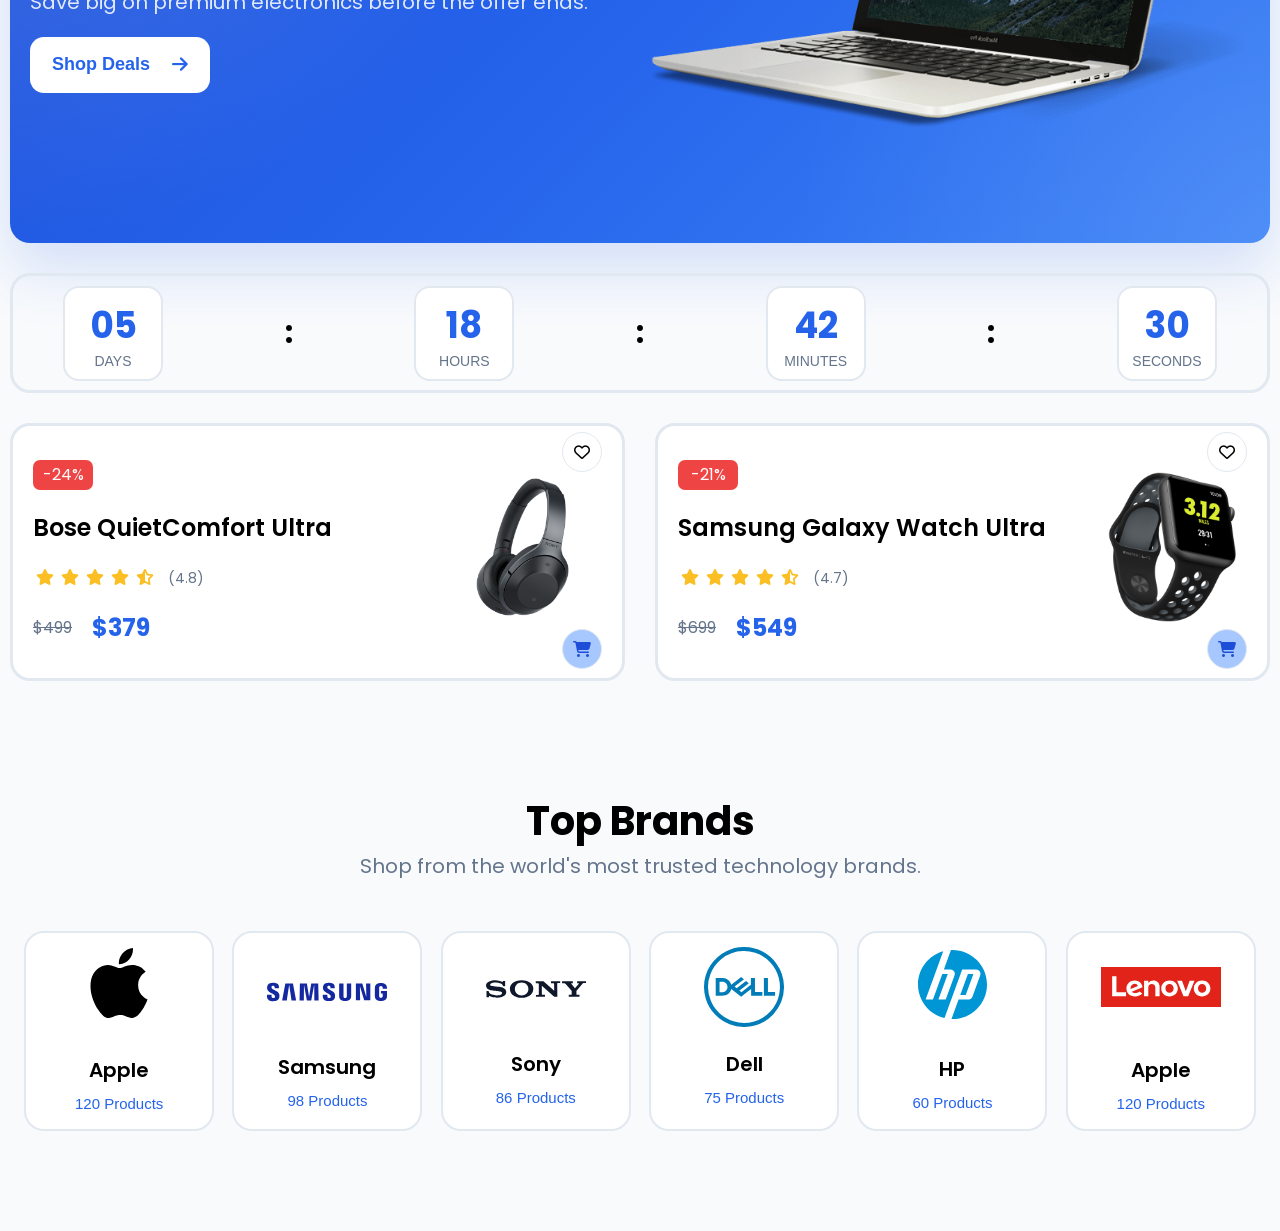
==== commit 86f21341: "brands" ====
--- a/index.html
+++ b/index.html
@@ -358,6 +358,46 @@
             </div>
         </div>
     </section>
+
+
+    <section>
+        <div class="brands">
+            <h2>Top Brands</h2>
+            <p class="brands-desc">Shop from the world's most trusted technology brands.</p>
+            <div class="brands-contanier">
+                <div>
+                    <svg style="color:#000000" role="img" viewBox="0 0 24 24" xmlns="http://www.w3.org/2000/svg"><title>Apple</title><path fill="currentColor" d="M12.152 6.896c-.948 0-2.415-1.078-3.96-1.04-2.04.027-3.91 1.183-4.961 3.014-2.117 3.675-.546 9.103 1.519 12.09 1.013 1.454 2.208 3.09 3.792 3.039 1.52-.065 2.09-.987 3.935-.987 1.831 0 2.35.987 3.96.948 1.637-.026 2.676-1.48 3.676-2.948 1.156-1.688 1.636-3.325 1.662-3.415-.039-.013-3.182-1.221-3.22-4.857-.026-3.04 2.48-4.494 2.597-4.559-1.429-2.09-3.623-2.324-4.39-2.376-2-.156-3.675 1.09-4.61 1.09zM15.53 3.83c.843-1.012 1.4-2.427 1.245-3.83-1.207.052-2.662.805-3.532 1.818-.78.896-1.454 2.338-1.273 3.714 1.338.104 2.715-.688 3.559-1.701"/></svg>
+                    <h3>Apple</h3>
+                    <p>120 Products</p>
+                </div>
+                <div>
+                    <svg class="sam" style="color:#1428A0" role="img" viewBox="0 0 24 24" xmlns="http://www.w3.org/2000/svg"><title>Samsung</title><path fill="currentColor" d="M19.8166 10.2808l.0459 2.6934h-.023l-.7793-2.6934h-1.2837v3.3925h.8481l-.0458-2.785h.023l.8366 2.785h1.2264v-3.3925zm-16.149 0l-.6418 3.427h.9284l.4699-3.1175h.0229l.4585 3.1174h.9169l-.6304-3.4269zm5.1805 0l-.424 2.6132h-.023l-.424-2.6132H6.5788l-.0688 3.427h.8596l.023-3.0832h.0114l.573 3.0831h.8711l.5731-3.083h.023l.0228 3.083h.8596l-.0802-3.4269zm-7.2664 2.4527c.0343.0802.0229.1949.0114.2522-.0229.1146-.1031.2292-.3324.2292-.2177 0-.3438-.126-.3438-.3095v-.3323H0v.2636c0 .7679.6074.9971 1.2493.9971.6189 0 1.1346-.2178 1.2149-.7794.0458-.298.0114-.4928 0-.5616-.1605-.722-1.467-.9283-1.5588-1.3295-.0114-.0688-.0114-.1375 0-.1834.023-.1146.1032-.2292.3095-.2292.2063 0 .321.126.321.3095v.2063h.8595v-.2407c0-.745-.6762-.8596-1.1576-.8596-.6074 0-1.1117.2063-1.2034.7564-.023.149-.0344.2866.0114.4585.1376.7106 1.364.9169 1.5358 1.3524m11.152 0c.0343.0803.0228.1834.0114.2522-.023.1146-.1032.2292-.3324.2292-.2178 0-.3438-.126-.3438-.3095v-.3323h-.917v.2636c0 .7564.596.9857 1.2379.9857.6189 0 1.1232-.2063 1.2034-.7794.0459-.298.0115-.4814 0-.5616-.1375-.7106-1.4327-.9284-1.5243-1.318-.0115-.0688-.0115-.1376 0-.1835.0229-.1146.1031-.2292.3094-.2292.1948 0 .321.126.321.3095v.2063h.848v-.2407c0-.745-.6647-.8596-1.146-.8596-.6075 0-1.1004.1948-1.192.7564-.023.149-.023.2866.0114.4585.1376.7106 1.341.9054 1.513 1.3524m2.8882.4585c.2407 0 .3094-.1605.3323-.2522.0115-.0343.0115-.0917.0115-.126v-2.533h.871v2.4642c0 .0688 0 .1948-.0114.2292-.0573.6419-.5616.8482-1.192.8482-.6303 0-1.1346-.2063-1.192-.8482 0-.0344-.0114-.1604-.0114-.2292v-2.4642h.871v2.533c0 .0458 0 .0916.0115.126 0 .0917.0688.2522.3095.2522m7.1518-.0344c.2522 0 .3324-.1605.3553-.2522.0115-.0343.0115-.0917.0115-.126v-.4929h-.3553v-.5043H24v.917c0 .0687 0 .1145-.0115.2292-.0573.6303-.596.8481-1.2034.8481-.6075 0-1.1461-.2178-1.2034-.8481-.0115-.1147-.0115-.1605-.0115-.2293v-1.444c0-.0574.0115-.172.0115-.2293.0802-.6419.596-.8482 1.2034-.8482s1.1347.2063 1.2034.8482c.0115.1031.0115.2292.0115.2292v.1146h-.8596v-.1948s0-.0803-.0115-.1261c-.0114-.0802-.0802-.2521-.3438-.2521-.2521 0-.321.1604-.3438.2521-.0115.0458-.0115.1032-.0115.1605v1.5702c0 .0458 0 .0916.0115.126 0 .0917.0917.2522.3323.2522"/></svg>
+                    <h3 class="sam-h3">Samsung</h3>
+                    <p>98 Products</p>
+                </div>
+                <div>
+                    <svg class="sony" style="color:#0F172A" role="img" viewBox="0 0 24 24" xmlns="http://www.w3.org/2000/svg"><title>Sony</title><path fill="currentColor" d="M8.5505 9.8881c.921 0 1.6574.2303 2.2209.7423.3848.3485.5999.8454.5939 1.3665a1.9081 1.9081 0 0 1-.5939 1.3726c-.5272.4848-1.3483.7423-2.221.7423-.8725 0-1.6785-.2575-2.2148-.7423-.3908-.3485-.609-.8484-.603-1.3726 0-.518.2182-1.015.603-1.3665.5-.4545 1.3847-.7423 2.2149-.7423zm.003 3.6692c.4606 0 .8878-.1606 1.1878-.4575.2999-.2999.4332-.6605.4332-1.1029 0-.4242-.1484-.821-.4333-1.1029-.2938-.2908-.7332-.4545-1.1877-.4545s-.8938.1637-1.1907.4545c-.2848.2818-.4333.6787-.4333 1.103-.006.409.1485.806.4333 1.1029.2969.2939.7332.4575 1.1907.4575zm-4.8418-1.9665c.1605.0424.315.094.4666.1636a1.352 1.352 0 0 1 .3787.2576c.197.206.309.4817.306.7665a.9643.9643 0 0 1-.3787.7788 2.0662 2.0662 0 0 1-.709.3485 3.7231 3.7231 0 0 1-1.1938.1697c-.352 0-.5467-.0406-.8138-.0962l-.077-.016c-.294-.0666-.5817-.1575-.8575-.2787a.0695.0695 0 0 0-.0424-.0121c-.0454 0-.0818.0394-.0818.0848v.203H.1212v-1.4786h.5242a.7559.7559 0 0 0 .1363.418c.2121.2607.4394.3607.6575.4395.3666.1212.7514.1848 1.1362.1969.5526 0 .8756-.134.9455-.163l.009-.0037.0062-.0023c.0616-.0226.3119-.1143.3119-.3916 0-.2743-.2338-.334-.387-.373l-.022-.0058c-.1708-.046-.562-.0872-.9897-.1323l-.1526-.016c-.4848-.0515-.9696-.1273-1.1968-.1758-.4977-.1097-.6942-.2917-.816-.4045l-.0082-.0076A1.0192 1.0192 0 0 1 0 11.1608c0-.497.3394-.797.7575-.9817.4454-.2.9756-.288 1.4392-.288.8211.0031 1.4877.2697 1.727.394.097.0515.1455-.0121.1455-.0606v-.1484h.5272v1.2876h-.4727a.9056.9056 0 0 0-.2939-.4909 1.289 1.289 0 0 0-.297-.1787c-.3968-.1667-.821-.2515-1.2513-.2455-.4423 0-.8665.085-1.0786.2153-.1333.0818-.2.1848-.2.306 0 .1727.1454.2424.2182.2636.1967.0597.6328.103.972.1369.0736.0073.1426.0142.2036.0206.3272.0334 1.012.1243 1.315.2zm18.1673-.9966v-.4787H24v.4696h-.4757c-.1727 0-.2424.0334-.3727.1788l-1.4271 1.63a.098.098 0 0 0-.0182.0698v.7423a1.106 1.106 0 0 0 .0121.103.1496.1496 0 0 0 .1.0909.9368.9368 0 0 0 .1303.009h.4848v.4698h-2.5724v-.4697h.4606a.9343.9343 0 0 0 .1302-.0091.1627.1627 0 0 0 .1031-.091.5626.5626 0 0 0 .009-.1v-.7422c0-.0242 0-.0242-.0333-.0636a606.7592 606.7592 0 0 0-1.4119-1.6028c-.0758-.0788-.2061-.2061-.406-.2061h-.4576v-.4696h2.5876v.4696h-.3121c-.0697 0-.1182.0697-.0576.1455 0 0 .8696 1.0392.8787 1.0513.0091.0122.0152.0122.0273.003.0121-.009.8938-1.0453.8999-1.0543a.0912.0912 0 0 0-.0182-.1273.1095.1095 0 0 0-.0606-.0182zm-6.284-.0031h.4848c.2212 0 .2606.0848.2636.2909l.0273 1.5664-2.5815-2.324H11.944v.4697h.412c.297 0 .3182.1636.3182.309v2.2138c.0004.1285.0009.295-.1818.295h-.506v.4667h2.1634v-.4697h-.5273c-.212 0-.2211-.097-.2242-.303v-1.8816l2.9724 2.6511h.7575l-.0394-2.9966c.003-.218.0182-.2908.2424-.2908h.4726v-.4697H15.595Z"/></svg>
+                    <h3 class="sony-h3">Sony</h3>
+                    <p>86 Products</p>
+                </div>
+                <div>
+                    <svg class="dell" style="color:#007DB8" role="img" viewBox="0 0 24 24" xmlns="http://www.w3.org/2000/svg"><title>Dell</title><path fill="currentColor" d="M17.963 14.6V9.324h1.222v4.204h2.14v1.07h-3.362zm-9.784-3.288l2.98-2.292c.281.228.56.458.841.687l-2.827 2.14.611.535 2.827-2.216c.281.228.56.458.841.688a295.83 295.83 0 0 1-2.827 2.216l.61.536 2.83-2.295-.001-1.986h1.223v4.204h2.216v1.07h-3.362v-1.987c-.995.763-1.987 1.529-2.981 2.292l-2.981-2.292c-.144.729-.653 1.36-1.312 1.694-.285.147-.597.24-.915.276-.183.022-.367.017-.551.017H3.516V9.325H5.69a2.544 2.544 0 0 1 1.563.557c.454.36.778.872.927 1.43m-3.516-.917v3.21l.953-.001a1.377 1.377 0 0 0 1.036-.523 1.74 1.74 0 0 0 .182-1.889 1.494 1.494 0 0 0-.976-.766c-.166-.04-.338-.03-.507-.032h-.688zM11.82 0h.337a11.94 11.94 0 0 1 5.405 1.373 12.101 12.101 0 0 1 4.126 3.557A11.93 11.93 0 0 1 24 11.82v.36a11.963 11.963 0 0 1-3.236 8.033A11.967 11.967 0 0 1 12.182 24h-.361a11.993 11.993 0 0 1-4.145-.806 12.04 12.04 0 0 1-4.274-2.836A12.057 12.057 0 0 1 .576 15.67 12.006 12.006 0 0 1 0 12.181v-.361a11.924 11.924 0 0 1 1.992-6.396 12.211 12.211 0 0 1 4.71-4.172A11.875 11.875 0 0 1 11.82 0m-.153 1.23a10.724 10.724 0 0 0-6.43 2.375 10.78 10.78 0 0 0-3.319 4.573 10.858 10.858 0 0 0 .193 8.12 10.788 10.788 0 0 0 3.546 4.421 10.698 10.698 0 0 0 4.786 1.946c1.456.209 2.955.124 4.376-.26a10.756 10.756 0 0 0 5.075-3.062 10.742 10.742 0 0 0 2.686-5.28 10.915 10.915 0 0 0-.122-4.682 10.77 10.77 0 0 0-7.098-7.626 10.78 10.78 0 0 0-3.693-.525z"/></svg>
+                    <h3 class="dell-h3">Dell</h3>
+                    <p>75 Products</p>
+                </div>
+                <div>
+                    <svg class="hp" style="color:#0096D6" role="img" viewBox="0 0 24 24" xmlns="http://www.w3.org/2000/svg"><title>HP</title><path fill="currentColor" d="M12.0069 24h-.3572l2.459-6.7453h3.3796c.5907 0 1.2364-.4533 1.4424-1.0166l2.6652-7.3085c.4396-1.1952-.2473-2.1706-1.525-2.1706h-4.6983l-3.929 10.798-2.2255 6.127C3.929 22.434 0 17.6806 0 12.007 0 6.498 3.7092 1.8546 8.7647.4396L6.4705 6.759 2.6514 17.2547h2.5415L8.4488 8.339h1.9095l-3.2558 8.9158H9.644l3.0223-8.3251c.4396-1.1952-.2473-2.1706-1.525-2.1706h-2.143l2.459-6.7453C11.636 0 11.8145 0 11.9931 0 18.6285 0 24 5.3715 24 12.007c.0137 6.6216-5.3578 11.993-11.9931 11.993zM19.2742 8.325h-1.9096l-2.6789 7.336h1.9096l2.6789-7.336z"/></svg>
+                    <h3 class="hp-h3">HP</h3>
+                    <p>60 Products</p>
+                </div>
+                <div>
+                    <svg class="lenovo" style="color: #E2231A;" role="img" viewBox="0 0 24 24" xmlns="http://www.w3.org/2000/svg"><title>Lenovo</title><path fill="currentColor" d="M21.044 12.288c0 .5-.343.867-.815.867-.464 0-.827-.38-.827-.867 0-.51.343-.868.815-.868.464 0 .827.381.827.868zm-14.305-.92a.787.787 0 0 0-.651.307.991.991 0 0 0-.172.738l1.479-.614a.708.708 0 0 0-.656-.43zm6.963.052c-.472 0-.816.358-.816.868 0 .486.364.867.828.867.472 0 .815-.368.815-.867 0-.487-.363-.868-.827-.868zM24 7.997v8.006H0V7.997h24zM5.01 13.05H3.088V9.825H2.23v4.003h2.78v-.777zm1.137-.094l2.163-.897a1.667 1.667 0 0 0-.37-.86c-.284-.33-.704-.505-1.216-.505-.931 0-1.633.686-1.633 1.593 0 .93.704 1.593 1.726 1.593.572 0 1.158-.272 1.432-.589l-.535-.411c-.357.264-.56.326-.885.326-.292 0-.52-.09-.682-.25zm5.57-1.039c0-.709-.507-1.223-1.252-1.223a1.28 1.28 0 0 0-1.005.494v-.442h-.846v3.081h.846v-1.753c0-.316.245-.651.698-.651.35 0 .712.243.712.651v1.753h.847v-1.91zm3.647.37c0-.904-.725-1.593-1.65-1.593-.933 0-1.663.7-1.663 1.593 0 .903.726 1.592 1.651 1.592.932 0 1.662-.7 1.662-1.592zm2.066 1.54l1.268-3.081h-.967l-.765 2.099-.765-2.1h-.966l1.268 3.081h.927zm4.449-1.54c0-.904-.725-1.593-1.65-1.593-.932 0-1.662.7-1.662 1.593 0 .903.725 1.592 1.65 1.592.932 0 1.662-.7 1.662-1.592z"/></svg>
+                    <h3 class="lenovo-h3">Apple</h3>
+                    <p>120 Products</p>
+                </div>
+            </div>
+        </div>
+    </section>
     <script src="JS/script.js"></script>
     <script src="JS/team.js"></script>
 </body>
--- a/style/css.css
+++ b/style/css.css
@@ -814,3 +814,116 @@
         font-size: 11px;
     }
 }
+
+
+
+/* ///////////////////////////////////////////////////////////brands////////////////////////////////////////////// */
+.brands{
+    text-align: center;
+    padding: 100px 20px;
+    background-color: #f8fafc;
+}
+.brands h2{
+    font-size: 40px;
+    font-weight: 700;
+}
+.brands-desc{
+    font-size: 20px;
+    font-weight: 400;
+    color: #64748B;
+    margin-bottom: 50px;
+}
+.brands-contanier{
+    display: grid;
+    grid-template-columns: repeat(6 , 1fr);
+    gap: 10px;
+}
+
+.brands-contanier div{
+    width: 190px;
+    height:200px;
+    background-color: #fff;
+    border: 2px solid #e2e8f0;
+    border-radius: 20px;
+    margin: auto;
+    padding: 24px;
+    transition: 0.3s;
+}
+.brands-contanier div:hover{
+    transform: translateY(-8px);
+    border-color: #2563EB;
+    box-shadow: 0 15px 35px rgba(37, 99, 235, .12);
+}
+.brands-contanier div svg{
+    width: 70px;
+    height: 70px;
+    object-fit: contain;
+    margin-bottom: 30px;
+    margin-top: -9px;
+}
+.brands-contanier div .sam{
+    margin-top: -25px;
+    width: 120px;
+    height:120px;
+    margin-bottom: 0;
+}
+.brands-contanier div .sam-h3{
+    margin-top: -7px;
+}
+.brands-contanier div .sony{
+    width: 100px;
+    height: 100px;
+    margin-top: -18px;
+}
+.brands-contanier div .sony-h3{
+    margin-top: -27px;
+}
+.brands-contanier div .dell{
+    width: 80px;
+    height:80px;
+    margin-top: -10px;
+}
+.brands-contanier div .dell-h3{
+    margin-top: -15px;
+}
+.brands-contanier div .hp{
+    width: 69px;
+    height:69px;
+    margin-top: -7px;
+}
+.brands-contanier div .hp-h3{
+    margin-top: -2px;
+}
+.brands-contanier div .lenovo{
+    width: 120px;
+    height:120px;
+    margin-top: -30px;
+}
+.brands-contanier div .lenovo-h3{
+    margin-top: -29px;
+}
+.brands-contanier div h3{
+    font-size: 20px;
+    font-weight: 600;
+}
+.brands-contanier div p{
+    font-size: 15px;
+    font-weight: 500;
+    color: #2563EB;
+    margin-top: 10px;
+}
+@media(max-width:1240px){
+    .brands-contanier{
+        grid-template-columns: repeat(3 , 1fr);
+    }
+}
+@media(max-width:640px){
+    .brands-contanier{
+        grid-template-columns: repeat(2 , 1fr);
+    }
+}
+@media(max-width:440px){
+    .brands-contanier{
+        grid-template-columns: repeat(1 , 1fr);
+    }
+}
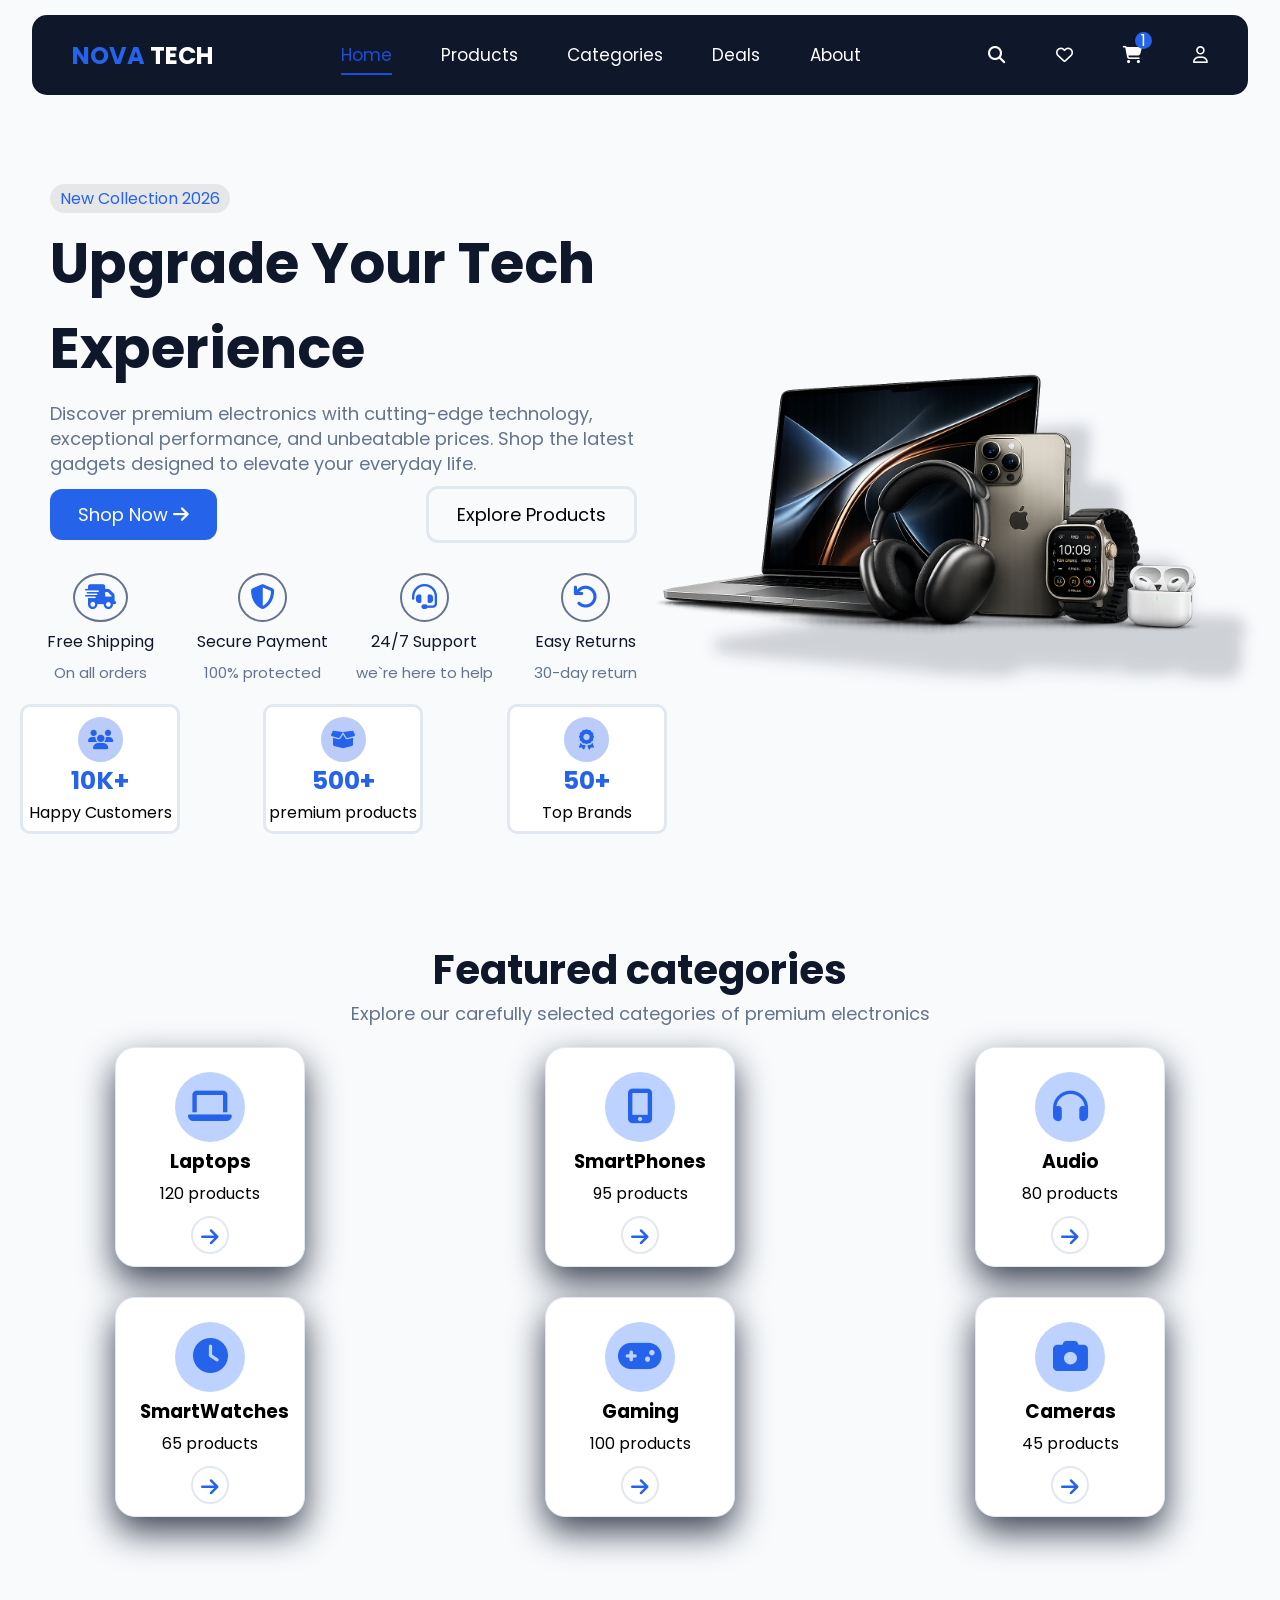
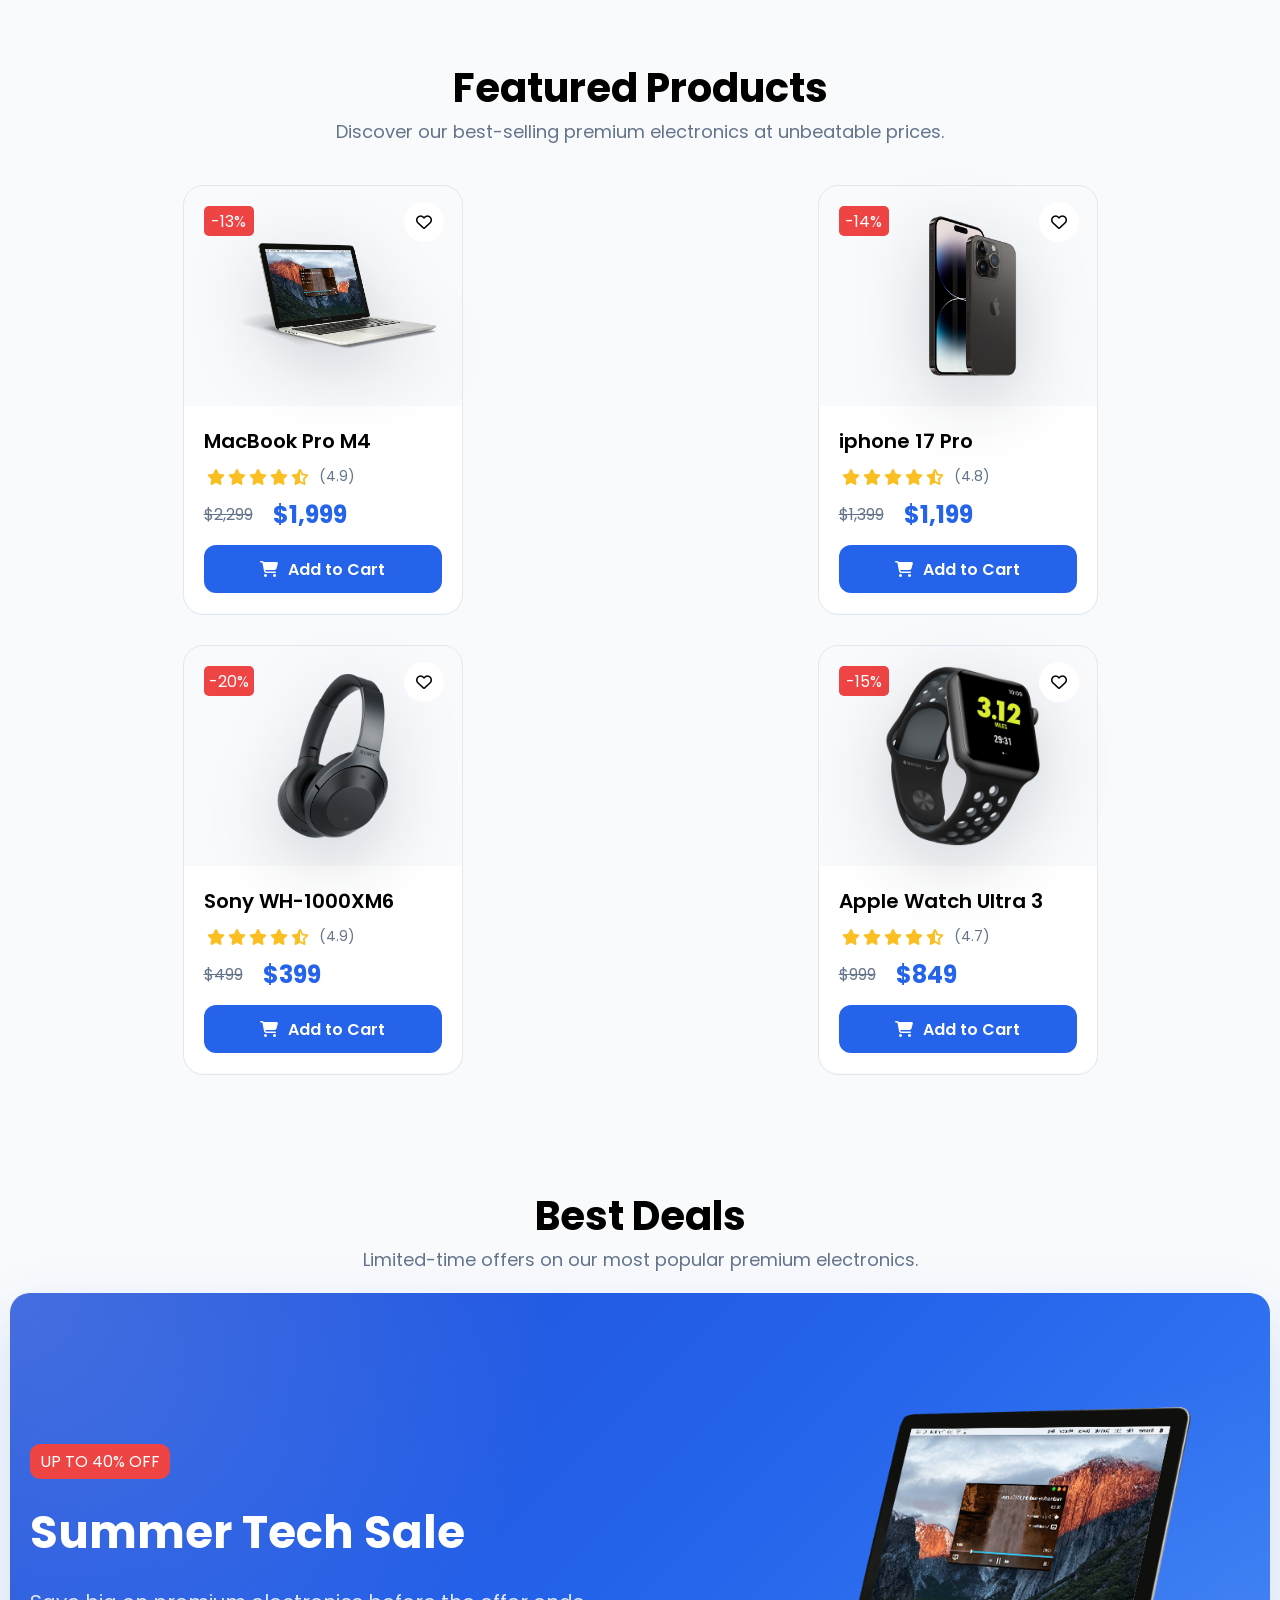
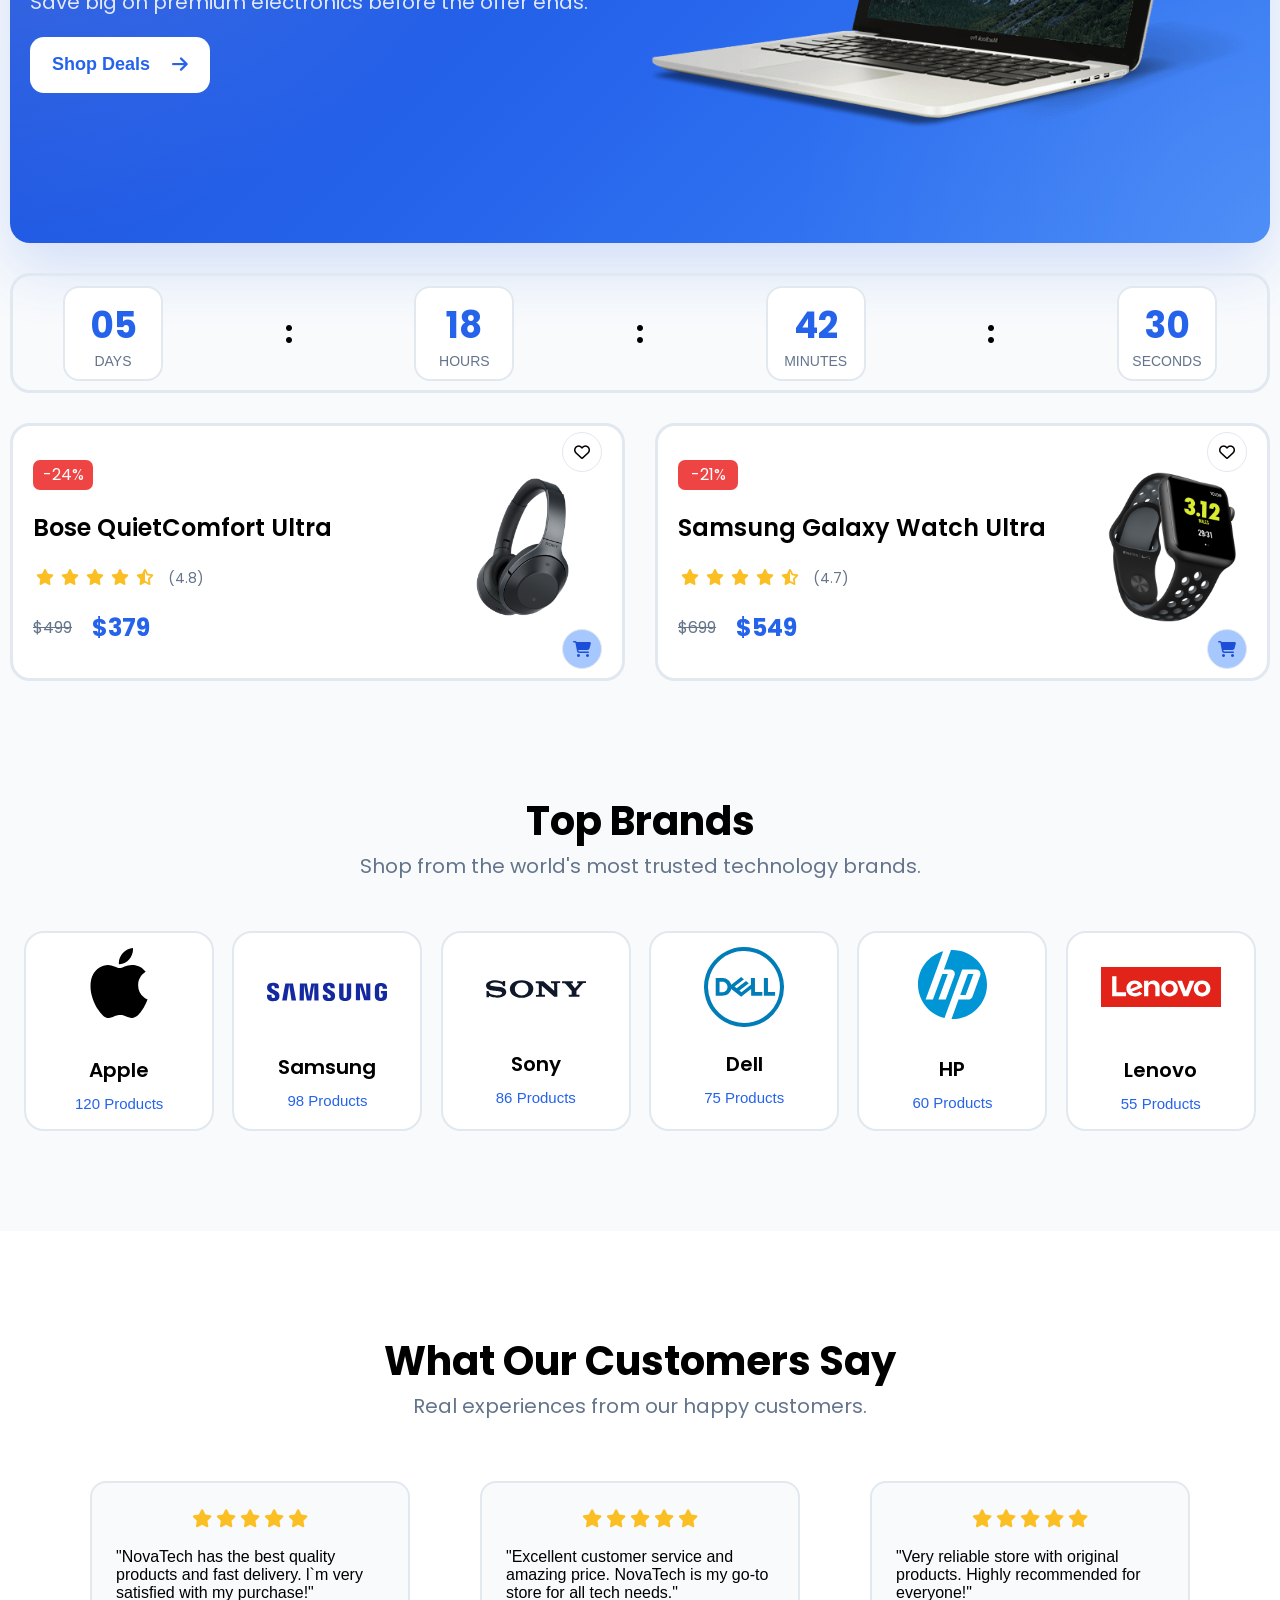
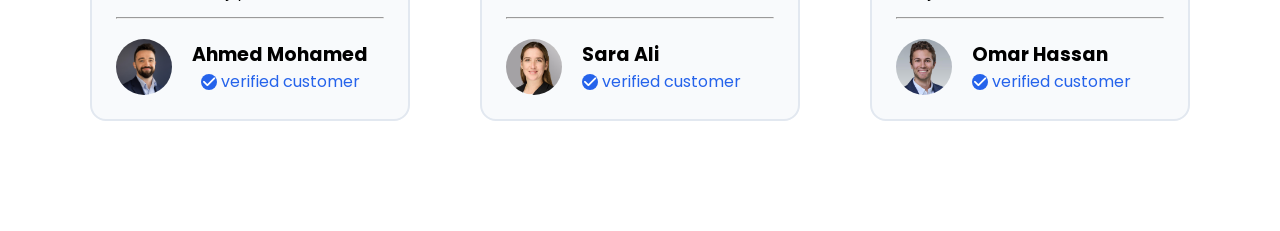
==== commit fc814fb2: "customer" ====
--- a/index.html
+++ b/index.html
@@ -392,9 +392,71 @@
                 </div>
                 <div>
                     <svg class="lenovo" style="color: #E2231A;" role="img" viewBox="0 0 24 24" xmlns="http://www.w3.org/2000/svg"><title>Lenovo</title><path fill="currentColor" d="M21.044 12.288c0 .5-.343.867-.815.867-.464 0-.827-.38-.827-.867 0-.51.343-.868.815-.868.464 0 .827.381.827.868zm-14.305-.92a.787.787 0 0 0-.651.307.991.991 0 0 0-.172.738l1.479-.614a.708.708 0 0 0-.656-.43zm6.963.052c-.472 0-.816.358-.816.868 0 .486.364.867.828.867.472 0 .815-.368.815-.867 0-.487-.363-.868-.827-.868zM24 7.997v8.006H0V7.997h24zM5.01 13.05H3.088V9.825H2.23v4.003h2.78v-.777zm1.137-.094l2.163-.897a1.667 1.667 0 0 0-.37-.86c-.284-.33-.704-.505-1.216-.505-.931 0-1.633.686-1.633 1.593 0 .93.704 1.593 1.726 1.593.572 0 1.158-.272 1.432-.589l-.535-.411c-.357.264-.56.326-.885.326-.292 0-.52-.09-.682-.25zm5.57-1.039c0-.709-.507-1.223-1.252-1.223a1.28 1.28 0 0 0-1.005.494v-.442h-.846v3.081h.846v-1.753c0-.316.245-.651.698-.651.35 0 .712.243.712.651v1.753h.847v-1.91zm3.647.37c0-.904-.725-1.593-1.65-1.593-.933 0-1.663.7-1.663 1.593 0 .903.726 1.592 1.651 1.592.932 0 1.662-.7 1.662-1.592zm2.066 1.54l1.268-3.081h-.967l-.765 2.099-.765-2.1h-.966l1.268 3.081h.927zm4.449-1.54c0-.904-.725-1.593-1.65-1.593-.932 0-1.662.7-1.662 1.593 0 .903.725 1.592 1.65 1.592.932 0 1.662-.7 1.662-1.592z"/></svg>
-                    <h3 class="lenovo-h3">Apple</h3>
-                    <p>120 Products</p>
-                </div>
+                    <h3 class="lenovo-h3">Lenovo</h3>
+                    <p>55 Products</p>
+                </div>
+            </div>
+        </div>
+    </section>
+
+
+    <section>
+        <div class="customer">
+            <h2>What Our Customers Say</h2>
+            <p class="customer-desc">Real experiences from our happy customers.</p>
+            <div class="customer-container">
+                <div class="customer1">
+                    <i class="fa-solid fa-star cu-star"></i>
+                    <i class="fa-solid fa-star cu-star"></i>
+                    <i class="fa-solid fa-star cu-star"></i>
+                    <i class="fa-solid fa-star cu-star"></i>
+                    <i class="fa-solid fa-star cu-star"></i>
+                    <p>"NovaTech has the best quality products and fast delivery. l`m very satisfied with my purchase!"</p>
+                    <hr>
+                    <div class="info-customer">
+                            <img class="cu-img" src="images/rqtQKQ7GI-gNWnvQesgcsUk0JsGYCZYWak491FYVTuvT2rFZuSehg9YnFrwyTDGUmYkUdb9yMUgMrlhBLE-HE9dpLA_lojvkP-b1U6uQLg-KeK6DJw-eIAi3EL7y_GyuW05DScG-RDC_vLZsZHAR45AsZG3NuqdIfP43cioEBmg8592QXrPAhAslXWBz0oNh.jpg" alt="">
+                        <div class="info">
+                            <h4>Ahmed Mohamed</h4>
+                            <i class="fa-solid fa-check"></i>
+                            <span>verified customer</span>
+                        </div>
+                    </div>
+                </div>
+                <div class="customer1">
+                    <i class="fa-solid fa-star cu-star"></i>
+                    <i class="fa-solid fa-star cu-star"></i>
+                    <i class="fa-solid fa-star cu-star"></i>
+                    <i class="fa-solid fa-star cu-star"></i>
+                    <i class="fa-solid fa-star cu-star"></i>
+                    <p>"Excellent customer service and amazing price. NovaTech is my go-to store for all tech needs."</p>
+                    <hr>
+                    <div class="info-customer">
+                        <img class="cu-img" src="images/yodaRyKH6iuk0eiE804zN5al8zJS92kuHREf-faJmi8j1lgfSrZMelonpbb2VZW0SOPqCyaaGgn09V_JZUWZ273kD9Qqc0m8RI7NN2rVw7RtnI3EBlISBa4swz6_oDb5fIu-NTctsrhRSeWxxndp5H0TZqUDlmJcsXE5iZQjqQVCdUm3azMnsabW0tVRmfrS.jpg" alt="">
+                        <div class="info">
+                            <h4>Sara Ali</h4>
+                            <i class="fa-solid fa-check"></i>
+                            <span>verified customer</span>
+                        </div>
+                    </div>
+                </div>
+                <div class="customer1">
+                    <i class="fa-solid fa-star cu-star"></i>
+                    <i class="fa-solid fa-star cu-star"></i>
+                    <i class="fa-solid fa-star cu-star"></i>
+                    <i class="fa-solid fa-star cu-star"></i>
+                    <i class="fa-solid fa-star cu-star"></i>
+                    <p>"Very reliable store with original products. Highly recommended for everyone!"</p>
+                    <hr>
+                    <div class="info-customer">
+                        <img class="cu-img" src="images/eCgf9gOvbKGhAr5wTcUVZ1ti6VDJy-OexzRQzuOmO1BWP4Pqf-O8wSrwHbS3dyidD07tHRWEzQMB_crNJr2wB3jCQUJyII9Obbw1VeWcWdbXkPFDEQ5Ws6gK1W0b8aAxiYBHh2GBSYTW5riGV784nFzno-ueI8QNLKIGdxwlB-gGDOes3G8b1M_ruOUw3QzX.jpg" alt="">
+                        <div class="info">
+                            <h4>Omar Hassan</h4>
+                            <i class="fa-solid fa-check"></i>
+                            <span>verified customer</span>
+                        </div>
+                    </div>
+                </div>
+                
             </div>
         </div>
     </section>
--- a/style/css.css
+++ b/style/css.css
@@ -926,4 +926,86 @@
     .brands-contanier{
         grid-template-columns: repeat(1 , 1fr);
     }
+}
+
+
+
+/* /////////////////////////////////////////////////customer/////////////////////////////////////////////////// */
+.customer{
+    text-align: center;
+    padding: 100px 20px;
+}
+.customer h2{
+    font-size: 40px;
+    font-weight: 700;
+}
+.customer-desc{
+    color:#64748B;
+    font-size: 20px;
+    font-weight: 400;
+}
+.customer-container{
+    display: flex;
+    justify-content: space-evenly;
+    align-items:center;
+    flex-wrap: wrap;
+    margin-top: 50px;
+    gap:20px;
+    padding: 10px 20px;
+    height: 100%;
+}
+.customer-container .customer1{
+    width: 320px;
+    padding: 24px;
+    border: 2px solid #e2e8f0;
+    border-radius: 16px;
+    background-color: #F8FAFC;
+    min-height: 220px;
+    transition: .3s;
+}
+.customer-container .customer1:hover{
+    transform: translateY(-8px);
+    border-color: #2563EB;
+    box-shadow: 0 15px 35px rgba(37, 99, 235, .12);
+}
+.cu-star{
+    font-size: 18px;
+    color:#fbbf24;
+    margin-bottom: 20px;
+}
+.customer-container p{
+    text-align: left;
+    font-weight: 500;
+    margin-bottom: 15px;
+}
+.info-customer{
+    display: flex;
+    justify-content: left;
+    align-items: center;
+    margin-top: 20px;
+}
+.cu-img{
+    width: 56px;
+    height:56px;
+    border-radius: 50%;
+    object-fit: cover;
+}
+.info{
+    margin-left: 20px;
+}
+.info h4{
+    font-size: 19px;
+    text-align: left;
+}
+.info i{
+    font-size: 14px;
+    width: 16px;
+    height:16px;
+    border-radius: 50%;
+    background-color: #2563EB;
+    color: #fff;
+    padding-top: 1px;
+}
+.info span{
+    color:#2563EB
 }
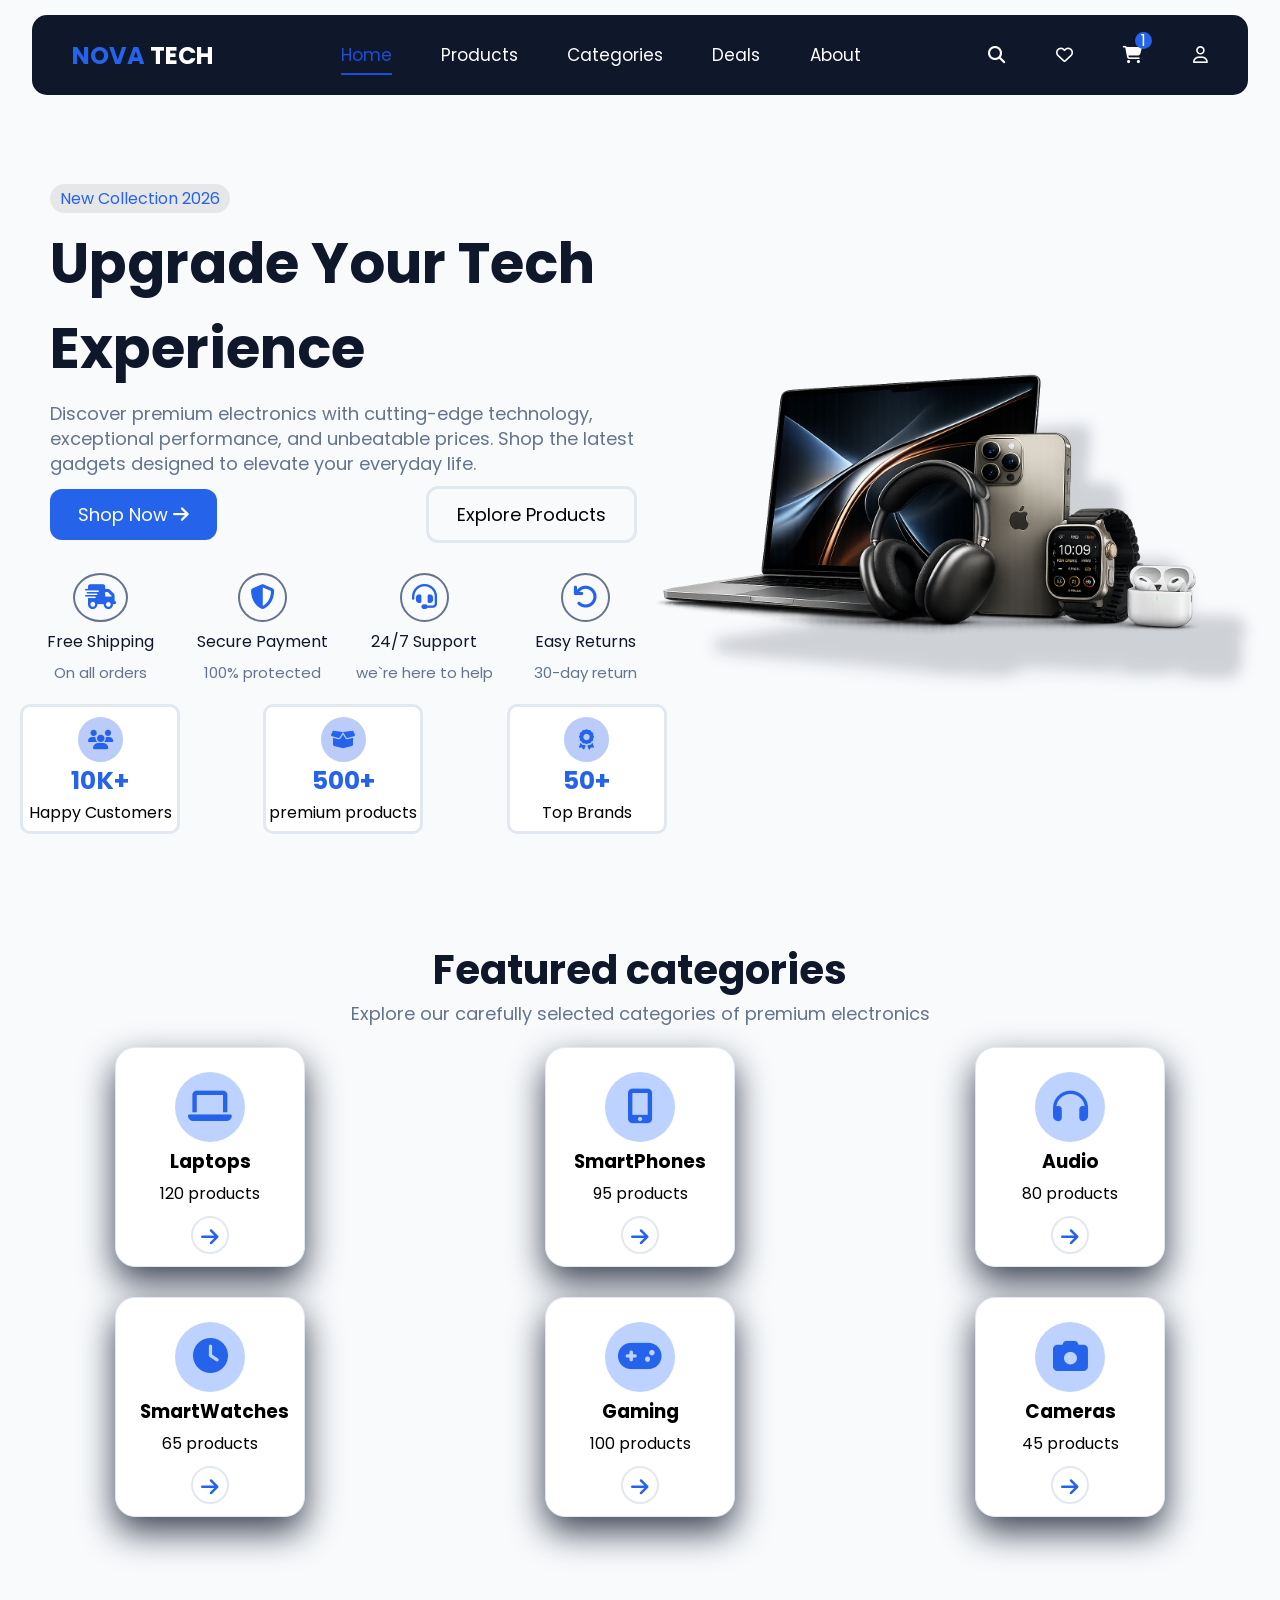
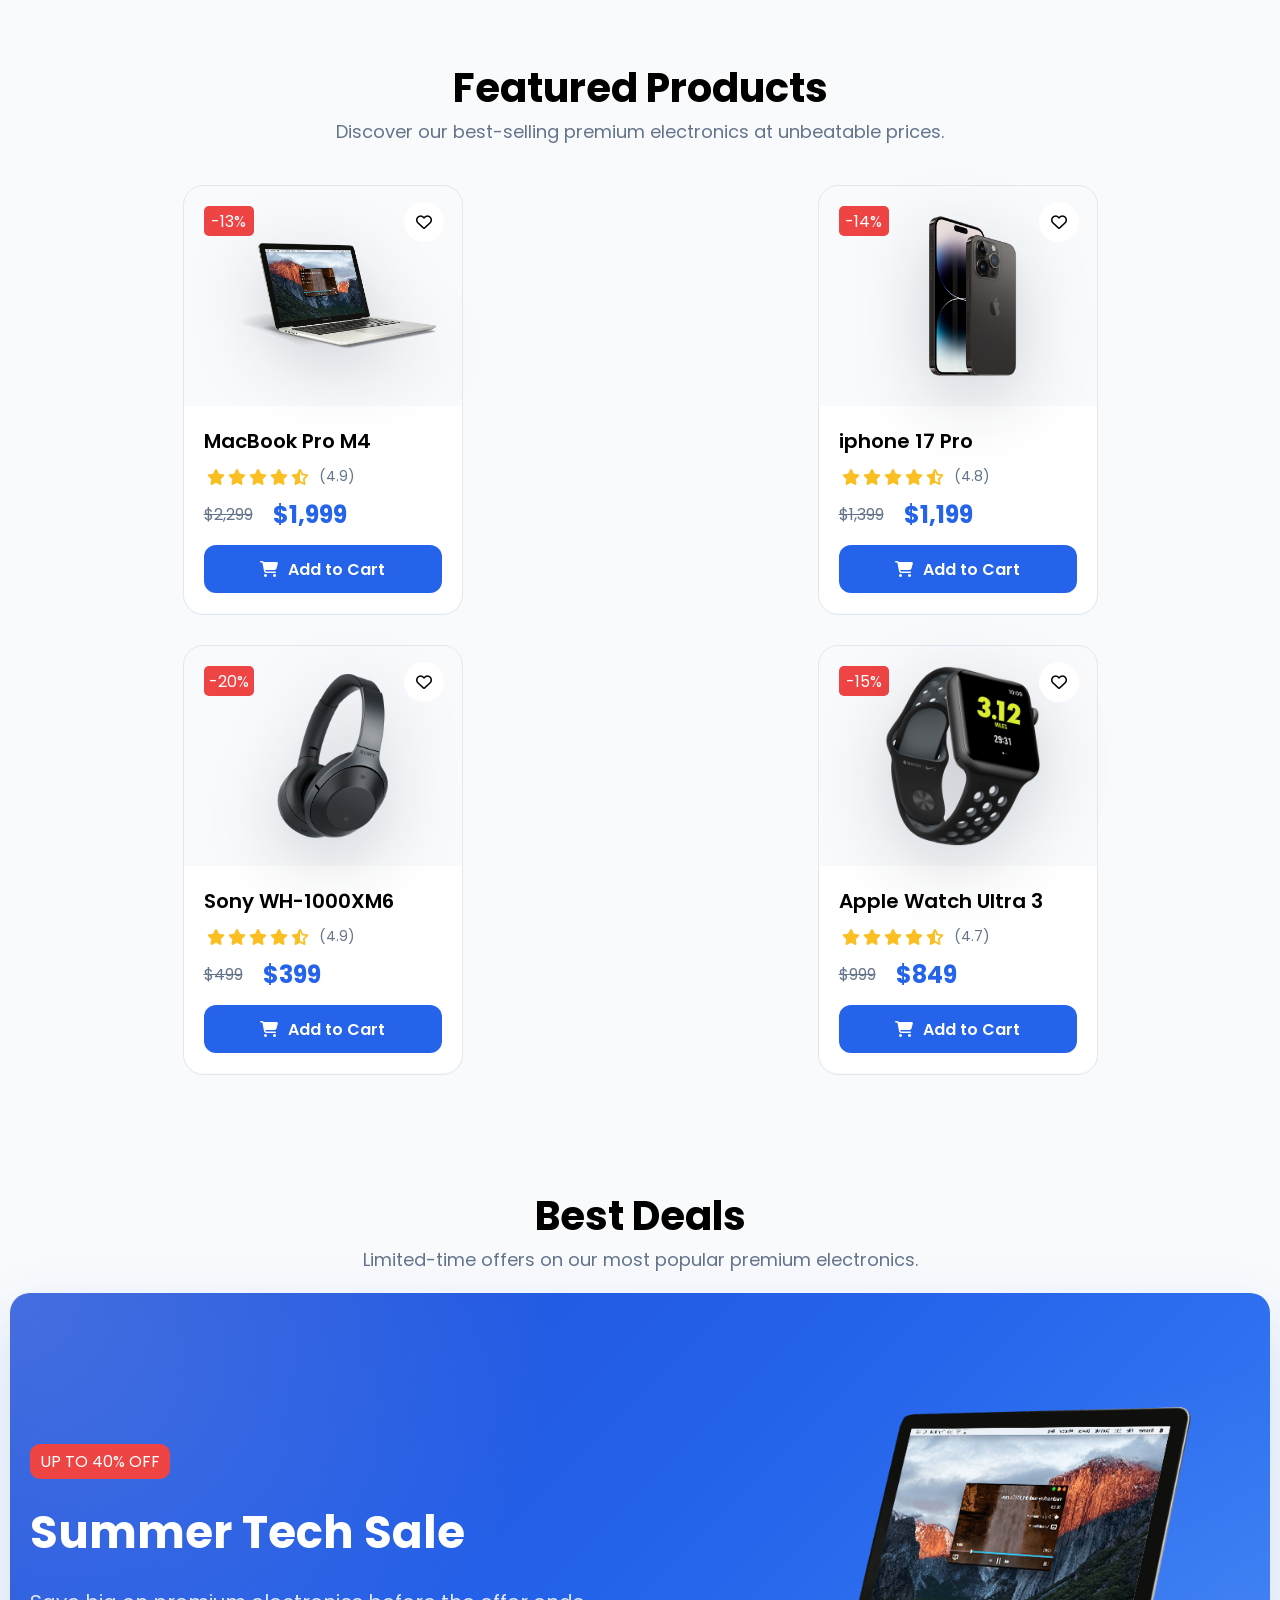
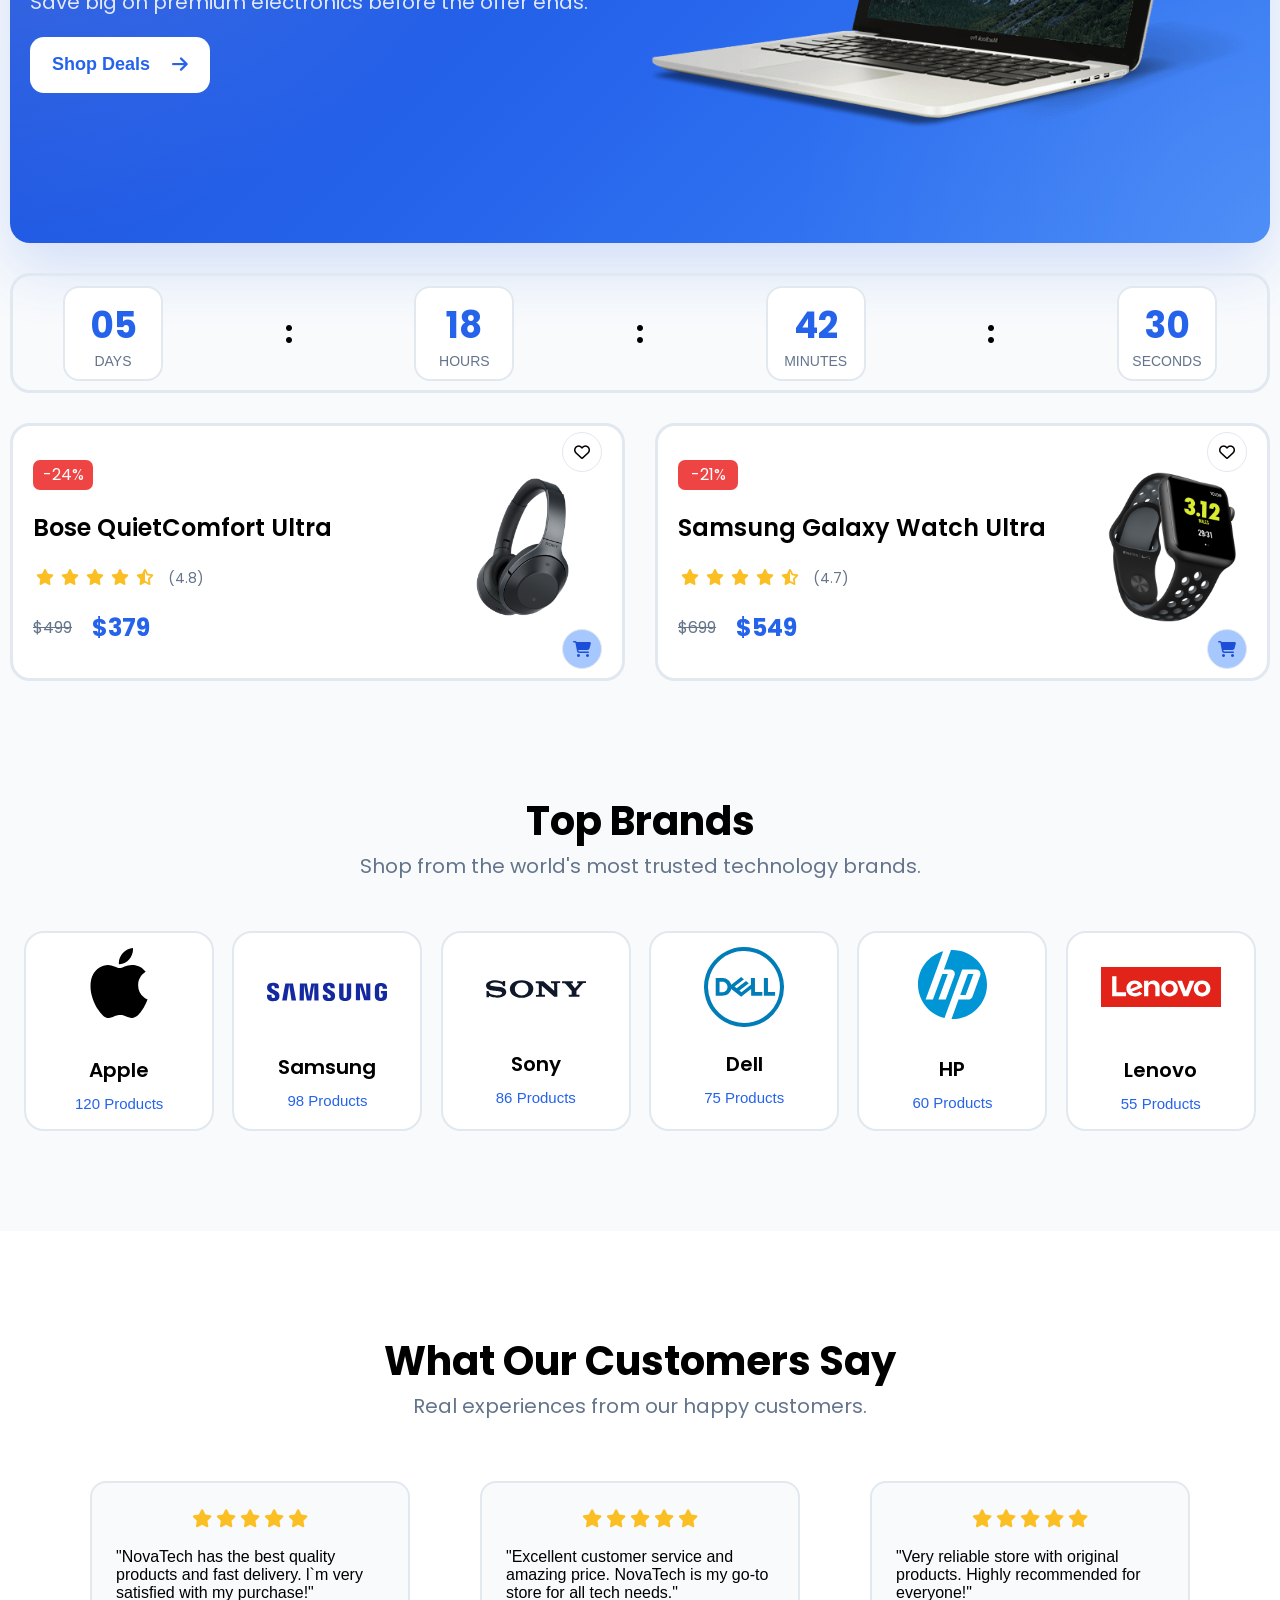
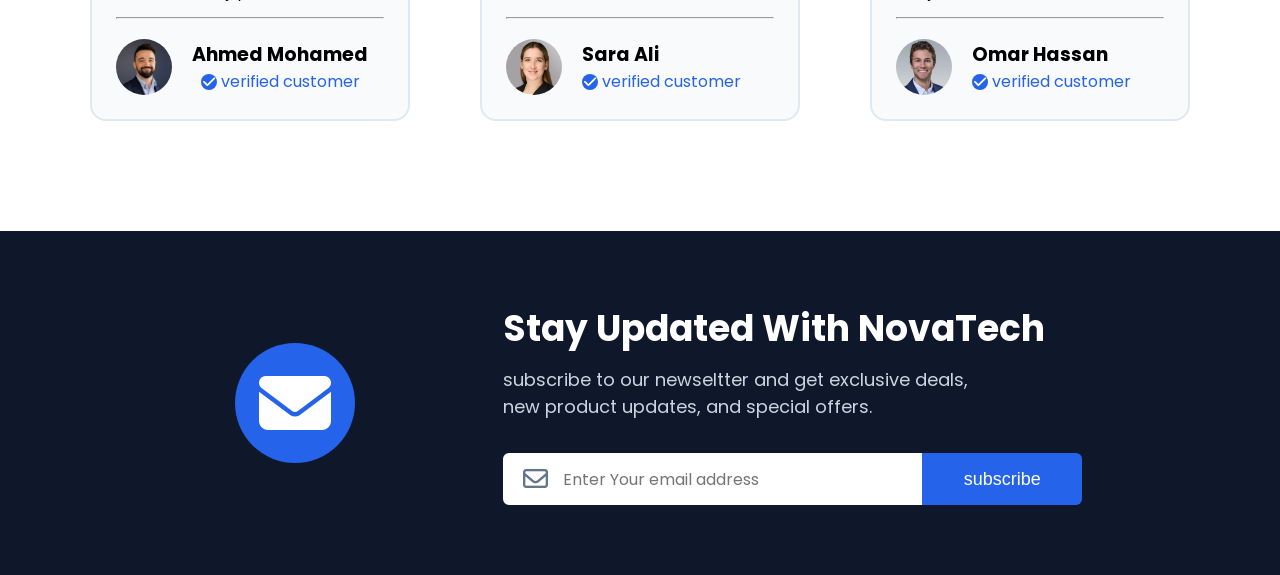
==== commit a007261f: "submit" ====
--- a/index.html
+++ b/index.html
@@ -460,6 +460,22 @@
             </div>
         </div>
     </section>
+
+
+    <section class="new">
+        <div class="update">
+            <i class="fa-solid fa-envelope update-email"></i>
+            <div class="update-container">
+                <h2>Stay Updated With NovaTech</h2>
+                <p>subscribe to our newseltter and get exclusive deals,<br> new product updates, and special offers.</p>
+                <form class="form-email">
+                    <i class="fa-regular fa-envelope"></i>
+                    <input class="input-email" type="text" placeholder="Enter Your email address">
+                    <input class="input-sum" type="submit" value="subscribe">
+                </form>
+            </div>
+        </div>
+    </section>
     <script src="JS/script.js"></script>
     <script src="JS/team.js"></script>
 </body>
--- a/style/css.css
+++ b/style/css.css
@@ -1008,4 +1008,133 @@
 }
 .info span{
     color:#2563EB
+}
+
+
+
+/* /////////////////////////////////////////////////////////update////////////////////////////////////////////////// */
+.new{
+    background-color: #0f172a;
+    padding: 70px 20px;
+}
+.update{
+    max-width: 1100px;
+    color:#fff;
+    display: flex;
+    margin: auto;
+    justify-content: space-evenly;
+    align-items: center;
+    gap: 24px;
+    padding: 0 20px
+}
+.update-email{
+    font-size: 72px;
+    width: 120px;
+    height:120px;
+    border-radius: 50%;
+    background-color: #2563EB;
+    display: flex;
+    justify-content: center;
+    align-items: center;
+}
+.update-container h2{
+    font-size: 36px;
+    font-weight: 700;
+    margin-bottom: 10px;
+}
+.update-container p{
+    font-size: 18px;
+    font-weight: 400;
+    color: #cbd5e1;
+    margin-bottom: 33px;
+}
+.form-email{
+    position: relative;
+    color:#64748B;
+}
+.form-email i{
+    position: absolute;
+    top:13.5px;
+    left:20px;
+    font-size: 25px;
+    font-weight: 400;
+}
+.input-email{
+    height: 52px;
+    width: 420px;
+    font-size: 16px;
+    font-weight: 400;
+    padding-left: 50px;
+    outline: none;
+    border: 10px solid #fff;
+    border-radius: 6px 0 0 6px;
+}
+.input-sum{
+    position: absolute;
+    width: 160px;
+    height: 52px;
+    left:419px;
+    border: none;
+    background-color: #2563EB;
+    color:#fff;
+    border-radius: 0 6px 6px 0;
+    font-size: 18px;
+    font-weight: 500;
+}
+@media(max-width:900px){
+    .update-container{
+        position: relative;
+    }
+    .form-email{
+        position: absolute;
+        top:180px;
+        left: -90px;
+    }
+    .new{
+        min-height: 350px;
+    }
+}
+@media(max-width:730px){
+    .update-email{
+        display: none;
+    }
+    .form-email{
+        position: static;
+    }
+    .form-email i{
+        top:166px
+    }
+}
+@media(max-width:650px){
+    .input-email{
+        width: 300px;
+    }
+    .input-sum{
+        width: 120px;
+        left: 300px;
+    }
+}
+@media(max-width:630px){
+    .form-email i{
+        top:220px
+    }
+}
+@media(max-width:550px){
+    .form-email i{
+        top:247px
+    }
+}
+@media(max-width:480px){
+    .input-email{
+        width: 200px;
+    }
+    .input-sum{
+        width: 100px;
+        left: 200px;
+    }
+}
+@media(max-width:450px){
+    .form-email i{
+        top:273px
+    }
 }
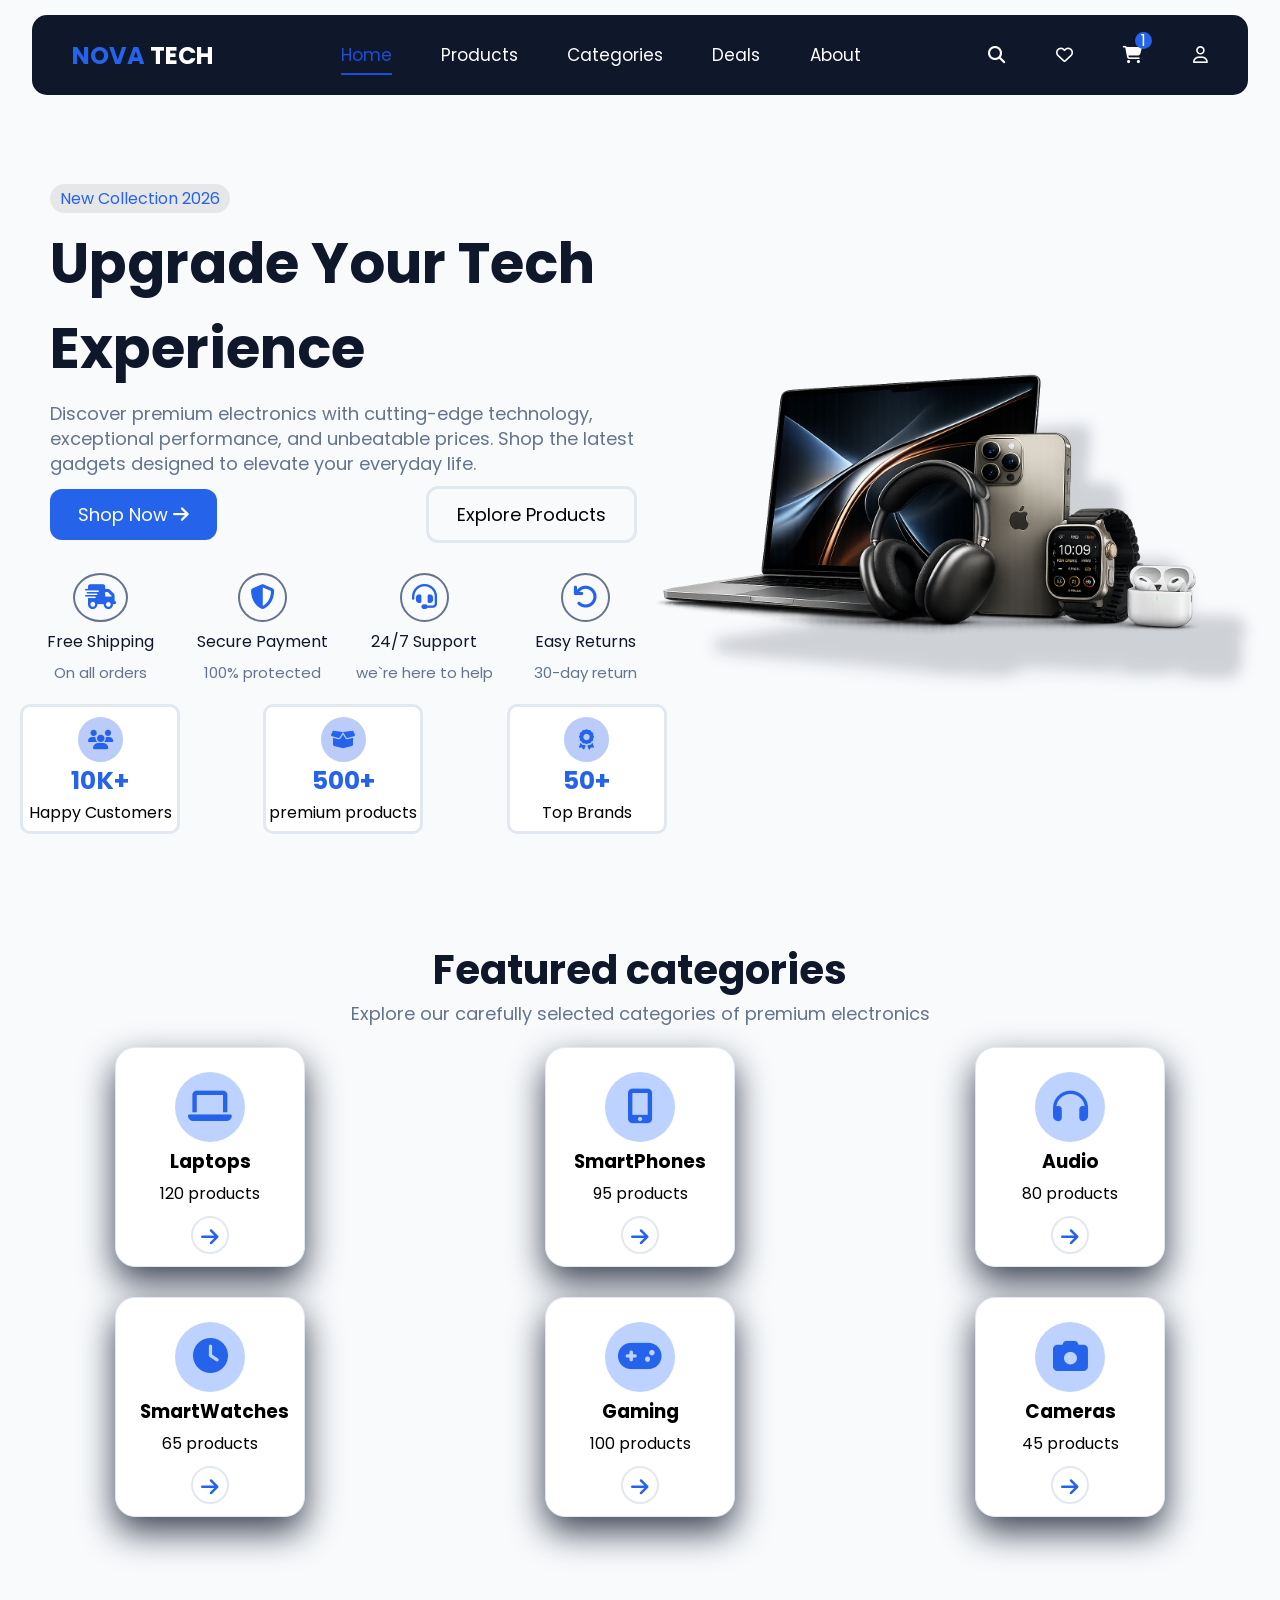
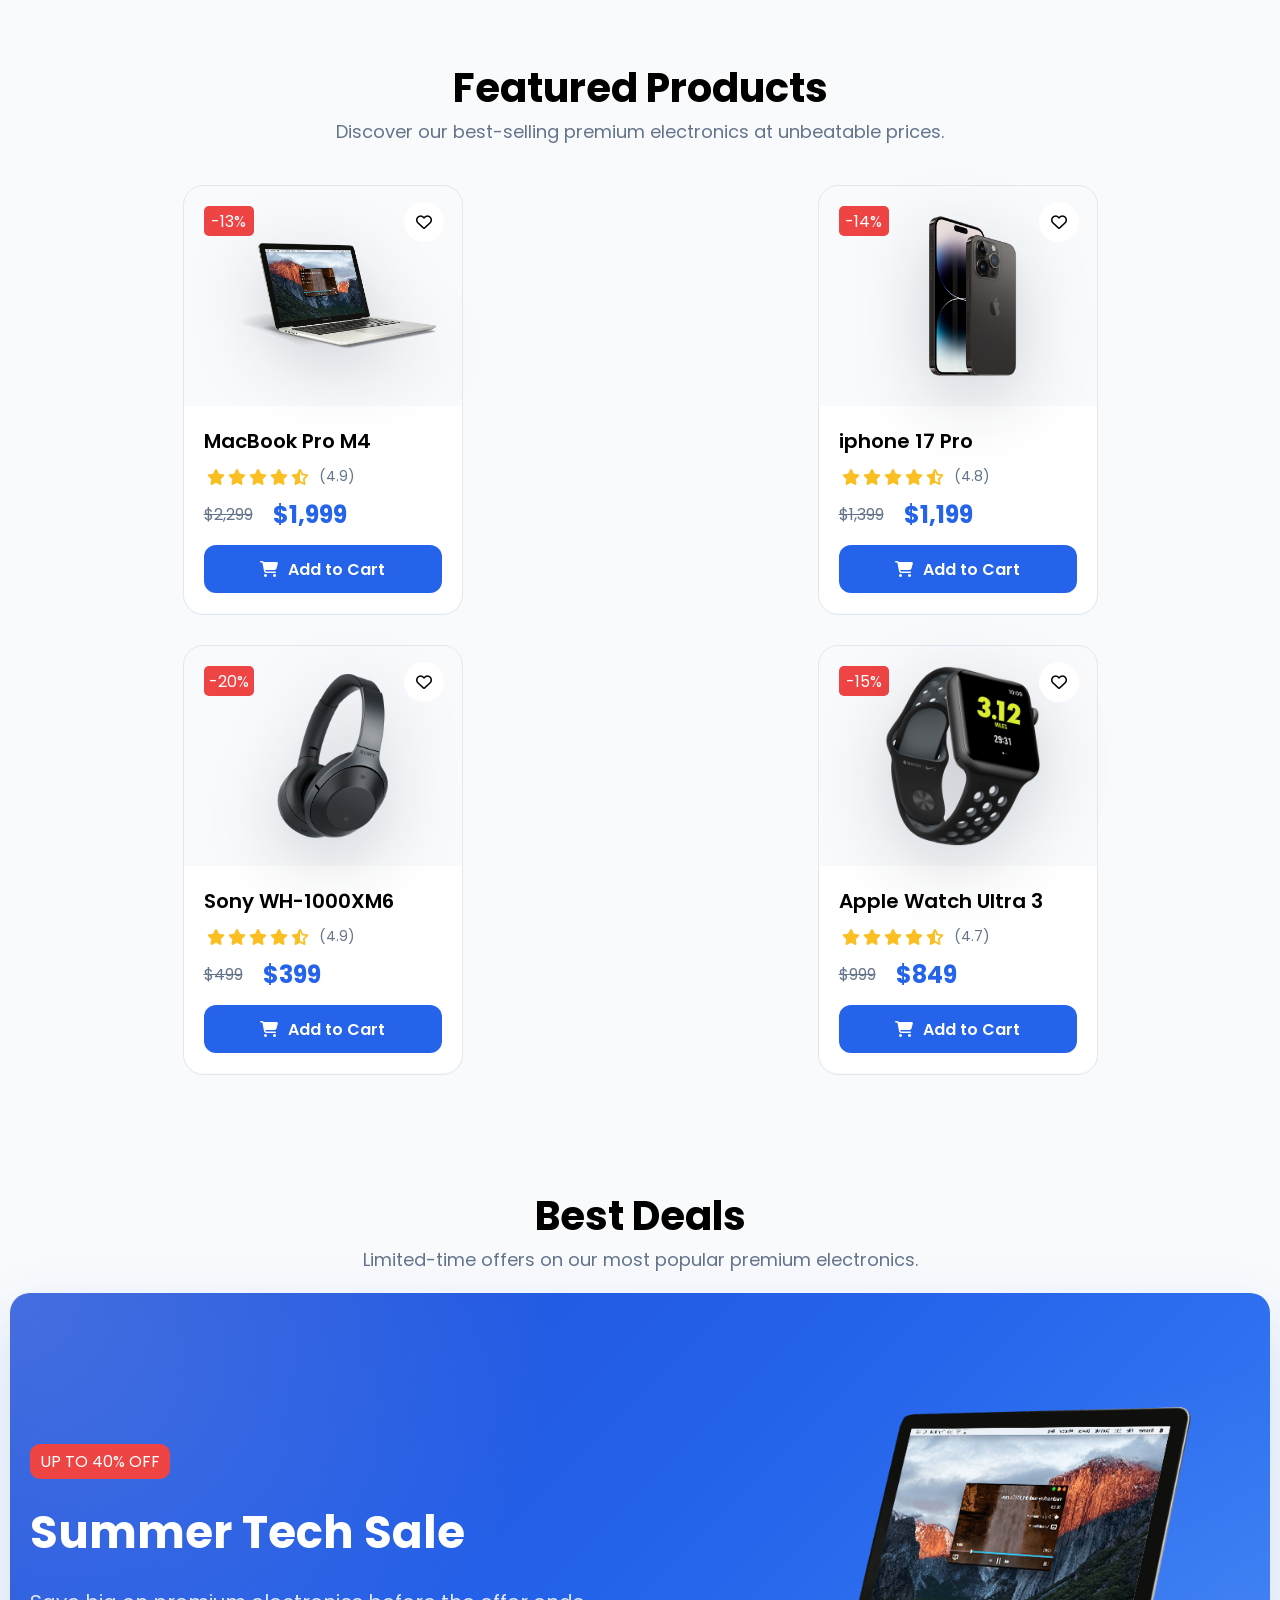
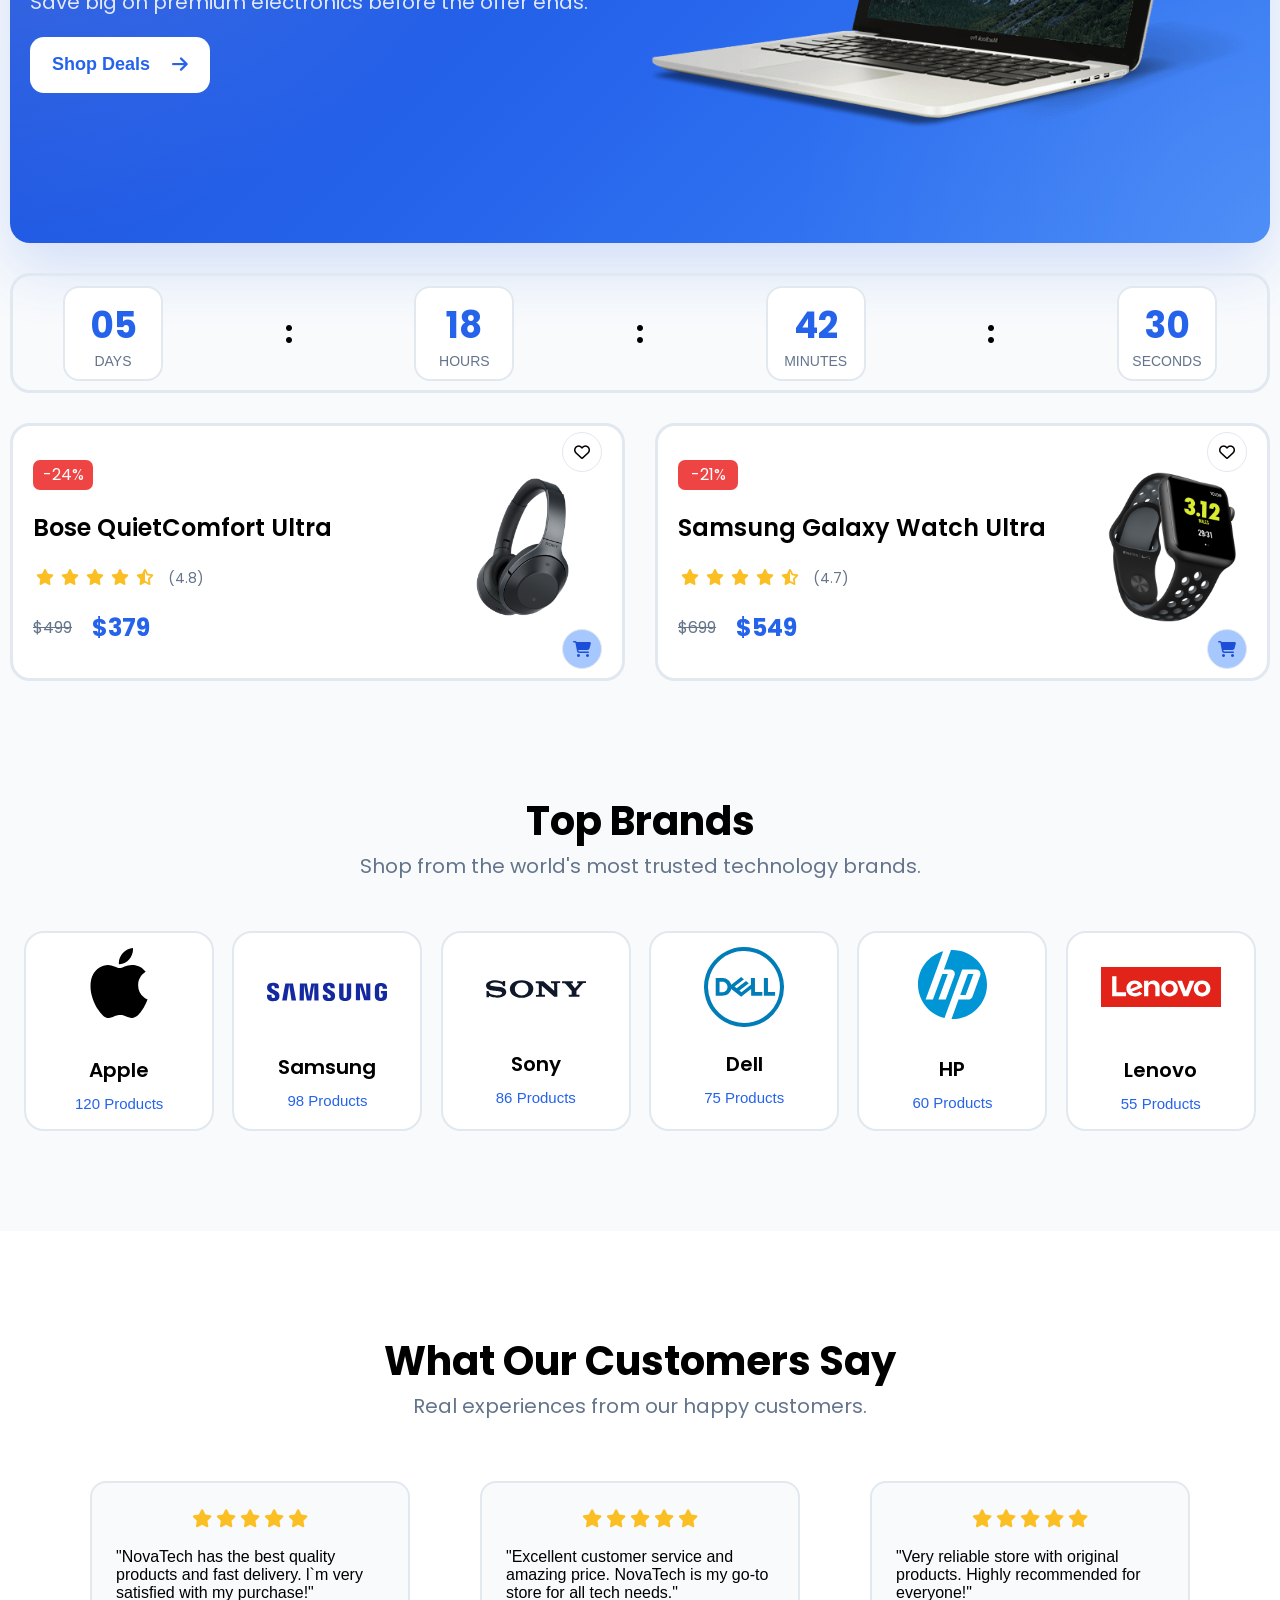
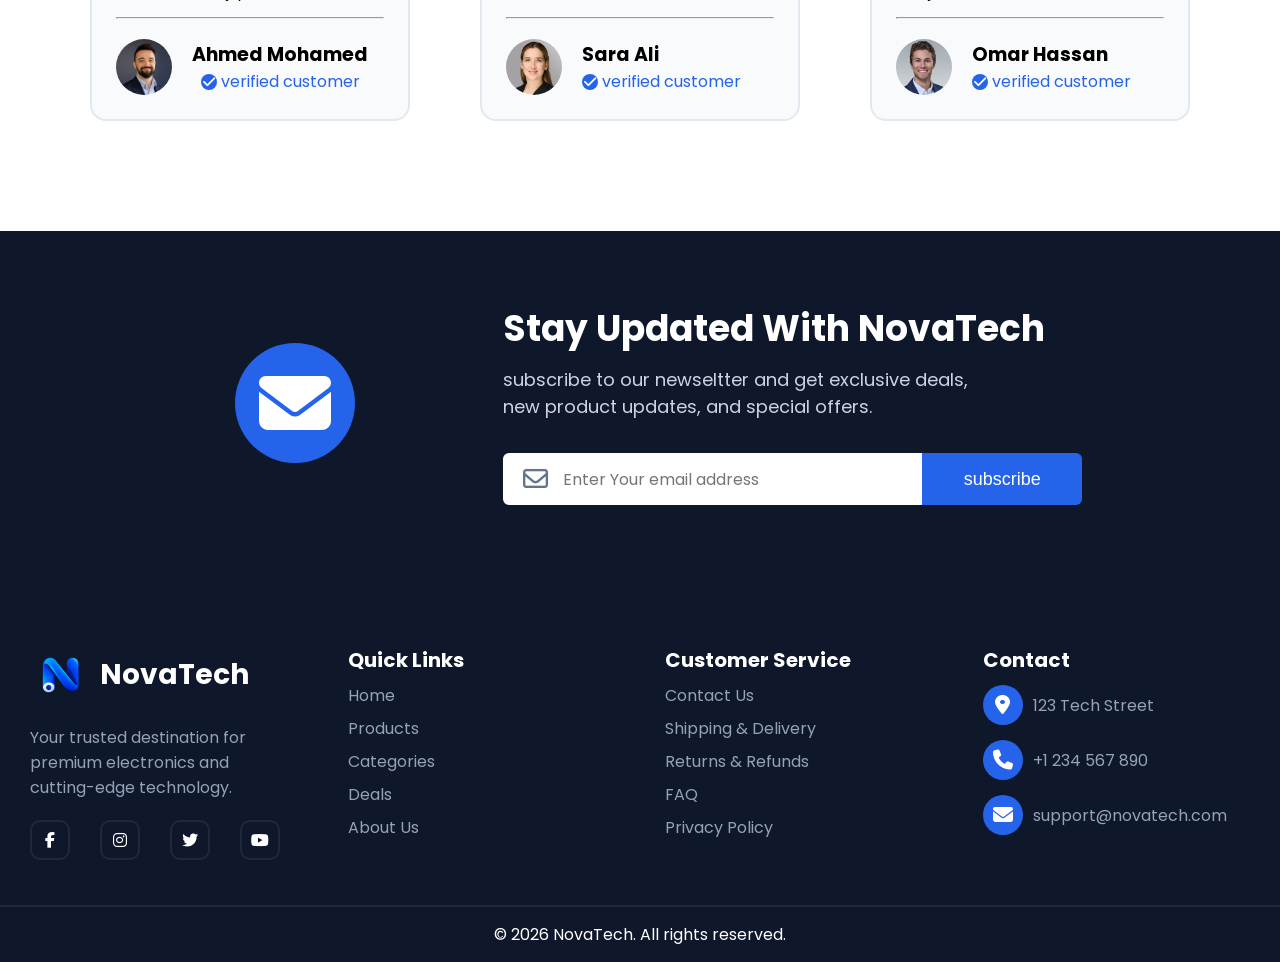
==== commit c14a2416: "footer" ====
--- a/index.html
+++ b/index.html
@@ -476,6 +476,66 @@
             </div>
         </div>
     </section>
+
+
+    <footer>
+        <div class="footer">
+            <div class="footer-content">
+                <div class="footer-first">
+                    <div class="footer-top">
+                        <img src="images/e2d30642-ec8a-4f70-ad91-1be8db69b042.png" alt="N">
+                        <h2>NovaTech</h2>
+                    </div>
+                    <p class="first-des">Your trusted destination for premium electronics and cutting-edge technology.</p>
+                    <ul>
+                        <li><a href="#"><i class="fa-brands fa-facebook-f"></i></a></li>
+                        <li><a href="#"><i class="fa-brands fa-instagram"></i></a></li>
+                        <li><a href="#"><i class="fa-brands fa-twitter"></i></a></li>
+                        <li><a href="#"><i class="fa-brands fa-youtube"></i></a></li>
+                    </ul>
+                </div>
+
+                <div class="footer-second">
+                    <h2>Quick Links</h2>
+                    <ul>
+                        <li><a href="#">Home</a></li>
+                        <li><a href="#">Products</a></li>
+                        <li><a href="#">Categories</a></li>
+                        <li><a href="#">Deals</a></li>
+                        <li><a href="#">About Us</a></li>
+                    </ul>
+                </div>
+
+                <div class="footer-three">
+                    <h2>Customer Service</h2>
+                    <ul>
+                        <li><a href="#">Contact Us</a></li>
+                        <li><a href="#">Shipping & Delivery</a></li>
+                        <li><a href="#">Returns & Refunds</a></li>
+                        <li><a href="#">FAQ</a></li>
+                        <li><a href="#">Privacy Policy</a></li>
+                    </ul>
+                </div>
+
+                <div class="footer-four">
+                    <h2>Contact</h2>
+                    <div>
+                        <i class="fa-solid fa-location-dot"></i>
+                        <p>123 Tech Street </p>
+                    </div>
+                    <div>
+                        <i class="fa-solid fa-phone"></i>
+                        <p>+1 234 567 890</p>
+                    </div>
+                    <div>
+                        <i class="fa-solid fa-envelope"></i>
+                        <p>support@novatech.com</p>
+                    </div>
+                </div>
+            </div>
+            <p class="footer-p">© 2026 NovaTech. All rights reserved.</p>
+        </div>
+    </footer>
     <script src="JS/script.js"></script>
     <script src="JS/team.js"></script>
 </body>
--- a/style/css.css
+++ b/style/css.css
@@ -1137,4 +1137,133 @@
     .form-email i{
         top:273px
     }
+}
+
+
+
+
+/* /////////////////////////////////////////////////////////////////footer//////////////////////////////////////////////// */
+.footer{
+    background-color: #0f172a;
+    color:#fff;
+    padding-bottom: 15px;
+}
+.footer-content{
+    display:grid;
+    grid-template-columns: repeat(4 , 1fr);
+    gap: 50px;
+    padding: 70px 30px 25px 30px;
+    border-bottom: 2px solid #1e293b;
+}
+.footer-top{
+    display: flex;
+    align-items: center;
+    margin-bottom: 20px;
+}
+.footer-top img{
+    width: 60px;
+    height: 60px;
+    object-fit: contain;
+    margin-right: 10px;
+}
+.footer-top h2{
+    font-size: 28px
+}
+.first-des{
+    color: #94a3b8;
+    margin-bottom: 20px;
+}
+.footer-first ul{
+    display: flex;
+    gap: 30px;
+}
+.footer-first ul li{
+    list-style: none;
+    margin-bottom: 20px;
+    width: 40px;
+    height: 40px;
+    border: 2px solid #1e293b;
+    border-radius: 10px;
+    display: flex;
+    align-items: center;
+    justify-content: center;
+    transition: 0.3s;
+}
+.footer-first ul li:hover{
+    background-color: #2563EB;
+    border-color: #2563EB;
+    transform: translateY(-4px);
+}
+.footer-first ul li a {
+    color:#fff;
+    transition: 0.3s;
+}
+.footer-second h2, .footer-three h2 , .footer-four h2{
+    font-size: 20px;
+}
+.footer-second ul li, .footer-three ul li{
+    list-style: none;
+    margin-top: 8px;
+}
+.footer-second ul li a, .footer-three ul li a{
+    text-decoration: none;
+    color: #94a3b8;
+    transition: .3s;
+}
+.footer-second ul li a:hover,
+.footer-three ul li a:hover{
+    color: #2563EB;
+}
+.footer-four h2{
+    margin-bottom: 10px;
+}
+.footer-four div{
+    display: flex;
+    gap:10px;
+    align-items: center;
+    margin-bottom: 15px;
+}
+.footer-four div i{
+    font-size: 20px;
+    width: 40px;
+    height:40px;
+    background-color: #2563EB;
+    display: flex;
+    justify-content: center;
+    align-items: center;
+    border-radius: 50%;
+}
+.footer-four div p{
+    color:#94a3b8
+}
+.footer-p{
+    text-align: center;
+    margin-top: 15px;
+}
+@media(max-width:1015px){
+    .footer-content{
+        grid-template-columns: repeat(2 , 1fr);
+        text-align: center;
+    }
+    .footer-first{
+        display: flex;
+        flex-direction: column;
+        align-items: center;
+    }
+    .first-des{
+        text-align: center;
+    }
+    .footer-four div{
+        display: flex;
+        justify-content: center;
+    }
+    .footer-four div i{
+        display: none;
+    }
+}
+@media(max-width:550px){
+    .footer-content{
+        grid-template-columns: repeat(1 , 1fr);
+        text-align: center;
+    }
 }
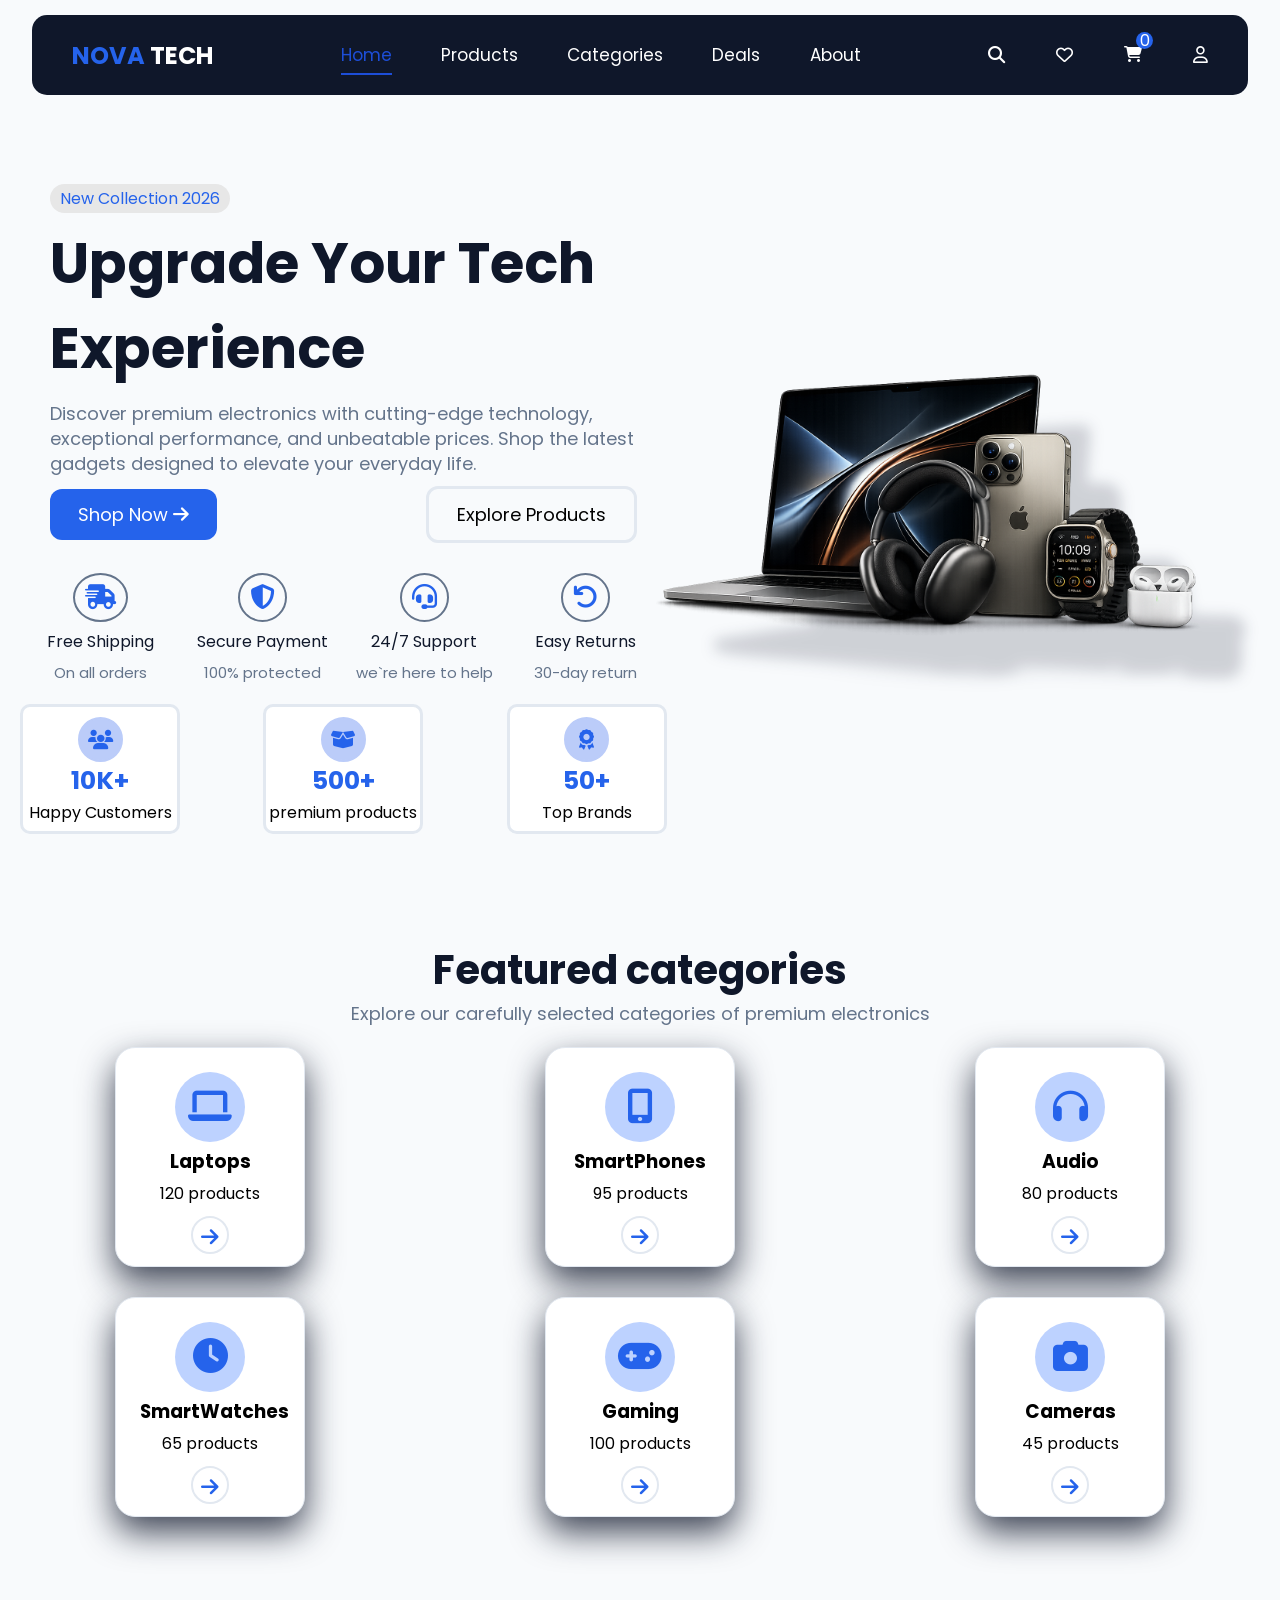
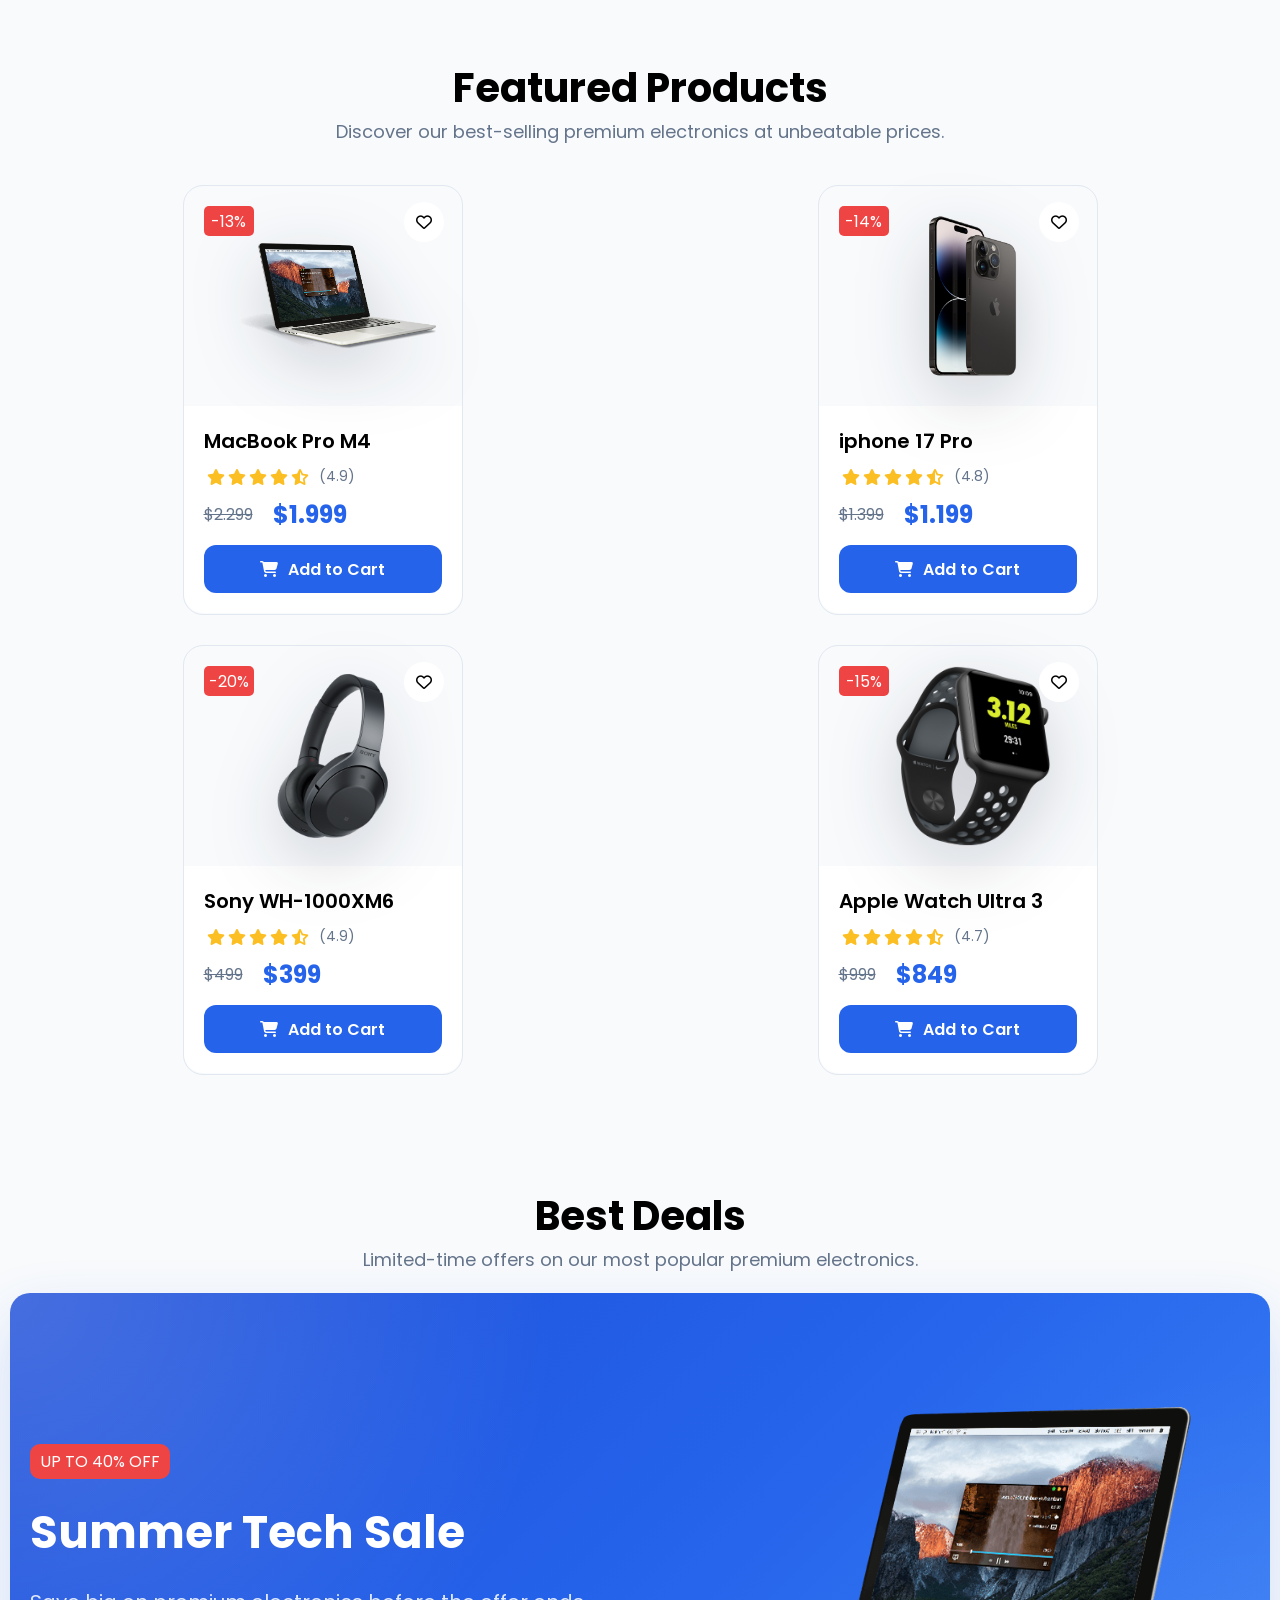
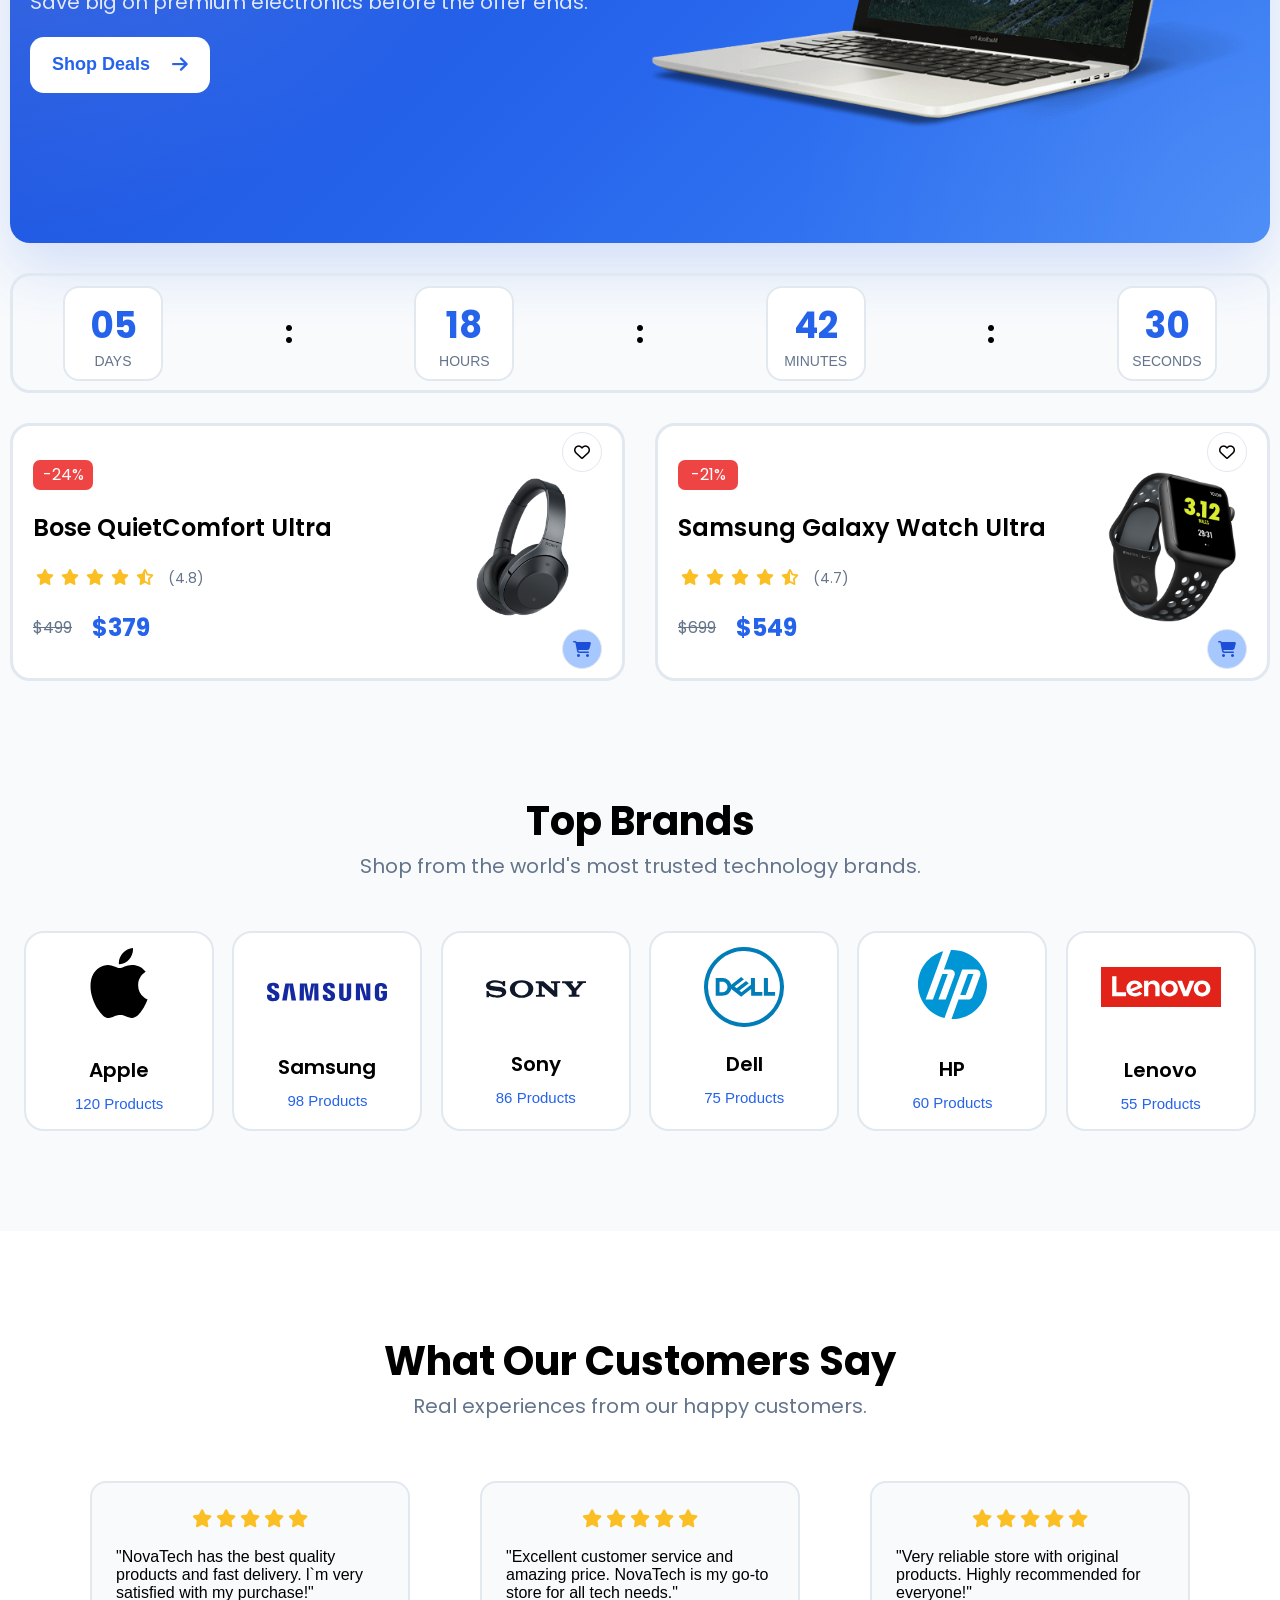
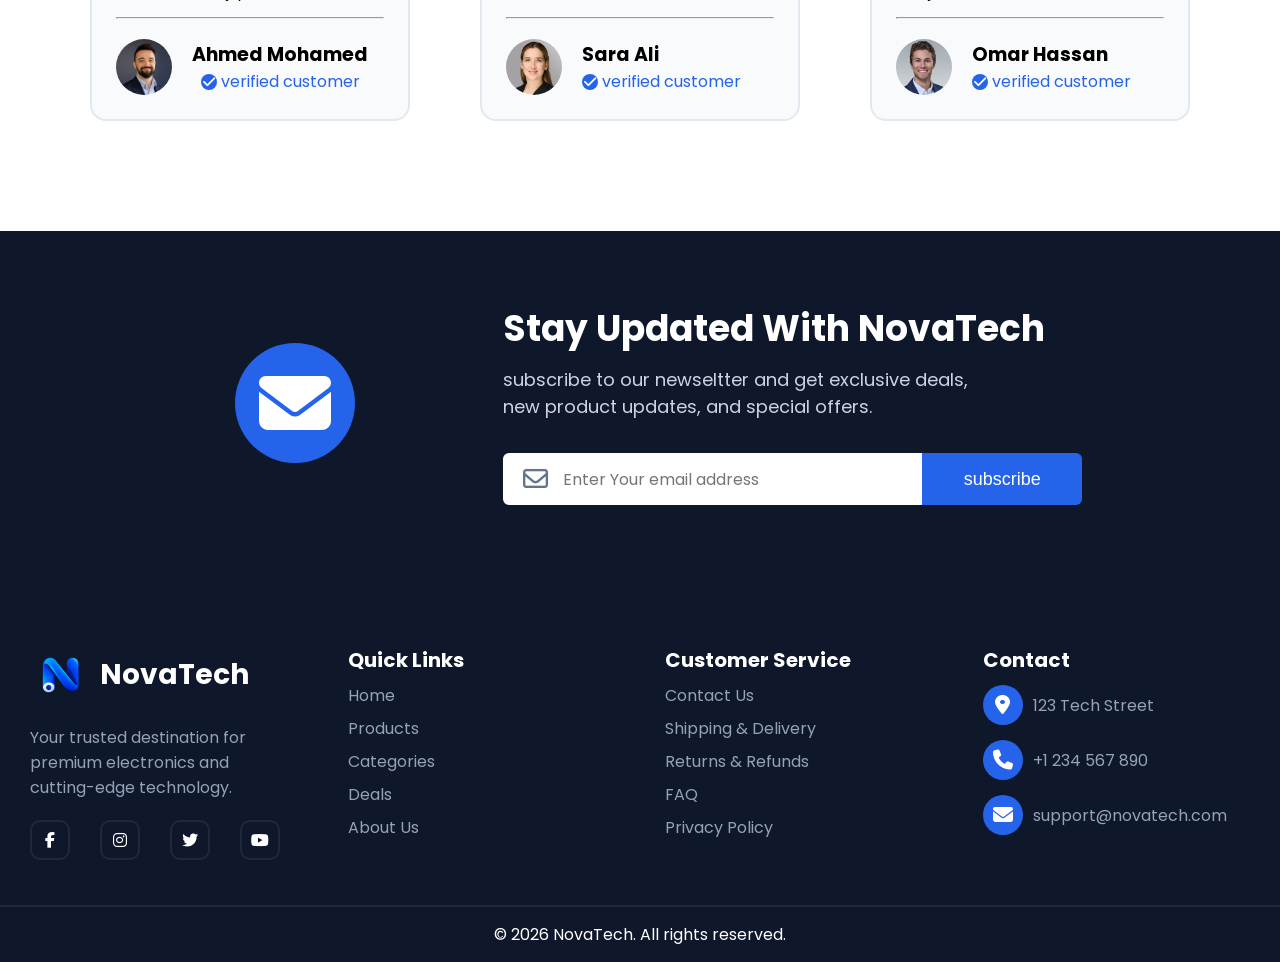
==== commit a6a0eecd: "counter cart" ====
--- a/index.html
+++ b/index.html
@@ -28,8 +28,12 @@
                 <li><a href="#"><i class="fa-solid fa-magnifying-glass"></i></a></li>
                 <li><a href="#"><i class="fa-regular fa-heart"></i></a></li>
                 <li class="cart">
-                    <span>1</span>
-                    <a href="#"><i class="fa-solid fa-cart-shopping"></i></a>
+                    <span class="cart-span" id="counter">0</span>
+                    <i id="cart" class="fa-solid fa-cart-shopping" style="cursor: pointer;"></i>
+                    <div class="menu" id="menu">
+                        
+                        
+                    </div>
                 </li>
                 <li><a href="#"><i class="fa-regular fa-user"></i></a></li>
             </ul>
@@ -153,111 +157,10 @@
         <div class="Featured">
             <h2>Featured Products</h2>
             <p class="Featured-p">Discover our best-selling premium electronics at unbeatable prices.</p>
-            <div class="Featured-cart">
-                <div class="Featured-cart1">
-                    <div class="Featured-cart-top">
-                        <p>-13%</p>
-                        <img src="images/pngwing.com.png" alt="Laptop">
-                        <i class="fa-regular fa-heart"></i>
-                    </div>
-                    <div class="Featured-cart-bottom">
-                        <h3>MacBook Pro M4</h3>
-                        <div>
-                            <i class="fa-solid fa-star"></i>
-                            <i class="fa-solid fa-star"></i>
-                            <i class="fa-solid fa-star"></i>
-                            <i class="fa-solid fa-star"></i>
-                            <i class="fa-solid fa-star-half-stroke"></i>
-                            <span>(4.9)</span>
-                        </div>
-                        <div>
-                            <p class="old-price">$2,299</p>
-                            <p class="new-price">$1,999</p>
-                        </div>
-                        <button>
-                            <i class="fa-solid fa-cart-shopping"></i>
-                            <p>Add to Cart</p>
-                        </button>
-                    </div>
-                </div>
-                <div class="Featured-cart1">
-                    <div class="Featured-cart-top">
-                        <p>-14%</p>
-                        <img src="images/pngwing1.com.png" alt="iphone">
-                        <i class="fa-regular fa-heart"></i>
-                    </div>
-                    <div class="Featured-cart-bottom">
-                        <h3>iphone 17 Pro</h3>
-                        <div>
-                            <i class="fa-solid fa-star"></i>
-                            <i class="fa-solid fa-star"></i>
-                            <i class="fa-solid fa-star"></i>
-                            <i class="fa-solid fa-star"></i>
-                            <i class="fa-solid fa-star-half-stroke"></i>
-                            <span>(4.8)</span>
-                        </div>
-                        <div>
-                            <p class="old-price">$1,399</p>
-                            <p class="new-price">$1,199</p>
-                        </div>
-                        <button>
-                            <i class="fa-solid fa-cart-shopping"></i>
-                            <p>Add to Cart</p>
-                        </button>
-                    </div>
-                </div>
-                <div class="Featured-cart1">
-                    <div class="Featured-cart-top">
-                        <p>-20%</p>
-                        <img src="images/pngwing2.com.png" alt="headphone">
-                        <i class="fa-regular fa-heart"></i>
-                    </div>
-                    <div class="Featured-cart-bottom">
-                        <h3>Sony WH-1000XM6</h3>
-                        <div>
-                            <i class="fa-solid fa-star"></i>
-                            <i class="fa-solid fa-star"></i>
-                            <i class="fa-solid fa-star"></i>
-                            <i class="fa-solid fa-star"></i>
-                            <i class="fa-solid fa-star-half-stroke"></i>
-                            <span>(4.9)</span>
-                        </div>
-                        <div>
-                            <p class="old-price">$499</p>
-                            <p class="new-price">$399</p>
-                        </div>
-                        <button>
-                            <i class="fa-solid fa-cart-shopping"></i>
-                            <p>Add to Cart</p>
-                        </button>
-                    </div>
-                </div>
-                <div class="Featured-cart1">
-                    <div class="Featured-cart-top">
-                        <p>-15%</p>
-                        <img class="img-watch" src="images/pngwing3.com.png" alt="SmartWatches">
-                        <i class="fa-regular fa-heart"></i>
-                    </div>
-                    <div class="Featured-cart-bottom">
-                        <h3>Apple Watch Ultra 3</h3>
-                        <div>
-                            <i class="fa-solid fa-star"></i>
-                            <i class="fa-solid fa-star"></i>
-                            <i class="fa-solid fa-star"></i>
-                            <i class="fa-solid fa-star"></i>
-                            <i class="fa-solid fa-star-half-stroke"></i>
-                            <span>(4.7)</span>
-                        </div>
-                        <div>
-                            <p class="old-price">$999</p>
-                            <p class="new-price">$849</p>
-                        </div>
-                        <button>
-                            <i class="fa-solid fa-cart-shopping"></i>
-                            <p>Add to Cart</p>
-                        </button>
-                    </div>
-                </div>
+            <div class="Featured-cart" id="Featured-container">
+                
+                
+            
                 
             </div>
         </div>
--- a/style/css.css
+++ b/style/css.css
@@ -47,7 +47,155 @@
 .cart{
     position: relative;
 }
-.cart span{
+
+
+.menu {
+    display: none;
+    position: absolute;
+    top: 55px;
+    right: -20px;
+    width: 380px;
+    max-height: 500px;
+    overflow-y: auto;
+    padding: 15px;
+    background-color: #fff;
+    border: 1px solid #e2e8f0;
+    border-radius: 16px;
+    box-shadow: 0 20px 50px rgba(15, 23, 42, 0.18);
+    z-index: 1000;
+}
+
+
+
+.menu-cont {
+    width: 100%;
+    padding: 15px;
+    margin-bottom: 10px;
+    background-color: #f8fafc;
+    border: 1px solid #e2e8f0;
+    border-radius: 12px;
+}
+
+
+
+.menu-cont .left {
+    display: flex;
+    align-items: center;
+    gap: 8px;
+    flex-wrap: wrap;
+}
+
+/* اسم المنتج */
+
+.menu-cont .name {
+    width: 100%;
+    margin-bottom: 8px;
+    color: #0f172a;
+    font-size: 16px;
+    font-weight: 600;
+}
+
+/* السعر */
+
+.menu-cont > p {
+    margin-top: 12px;
+    color: #2563eb;
+    font-size: 15px;
+    font-weight: 700;
+}
+
+/* أزرار + و - */
+
+.button-left,
+.button-right {
+    width: 28px;
+    height: 28px;
+    border: none;
+    border-radius: 7px;
+    color: #fff;
+    font-size: 18px;
+    font-weight: 600;
+    cursor: pointer;
+    transition: 0.2s;
+}
+
+.button-left {
+    background-color: #ef4444;
+}
+
+.button-right {
+    background-color: #2563eb;
+}
+
+.button-left:hover {
+    background-color: #dc2626;
+}
+
+.button-right:hover {
+    background-color: #1d4ed8;
+}
+
+
+.menu-cont .left span {
+    min-width: 25px;
+    text-align: center;
+    color: #0f172a;
+    font-size: 15px;
+    font-weight: 600;
+}
+
+.menu-del {
+    margin-left: auto;
+    padding: 7px 10px;
+    border: none;
+    border-radius: 7px;
+    background-color: #fee2e2;
+    color: #dc2626;
+    font-size: 13px;
+    font-weight: 600;
+    cursor: pointer;
+    transition: 0.2s;
+}
+
+.menu-del:hover {
+    background-color: #fecaca;
+}
+
+.menu-p {
+    margin: 15px 0 5px;
+    padding-top: 15px;
+    border-top: 2px solid #e2e8f0;
+    color: #0f172a;
+    font-size: 18px;
+    font-weight: 700;
+    text-align: right;
+}
+
+.menu::-webkit-scrollbar {
+    width: 6px;
+}
+
+.menu::-webkit-scrollbar-thumb {
+    background-color: #cbd5e1;
+    border-radius: 10px;
+}
+
+@media (max-width: 500px) {
+
+    .menu {
+        position: fixed;
+        top: 75px;
+        right: 10px;
+        left: 10px;
+        width: auto;
+        max-height: 450px;
+    }
+
+    .menu-del {
+        margin-left: 5px;
+    }
+}
+.cart-span{
     display: block;
     min-width: 17px;
     height:17px;
@@ -74,27 +222,15 @@
     }
 }
 @media(max-width:674px){
-    header div{
+    
+    header nav{
         display: none;
-    }
-    header nav{
-        width: 100%;
-    }
-    header nav ul{
-        width: 100%;
-    }
-}
-@media(max-width:560px){
-    header{
-        justify-content: center;
     }
     header h2{
         display: block;
     }
-    header nav{
-        display: none;
-    }
-}
+}
+
 /* //////////////////////////////////////////////////////js/////////////////////////////////////////////////// */
 .active{
     border-bottom : 2px solid #1d4ed8;
